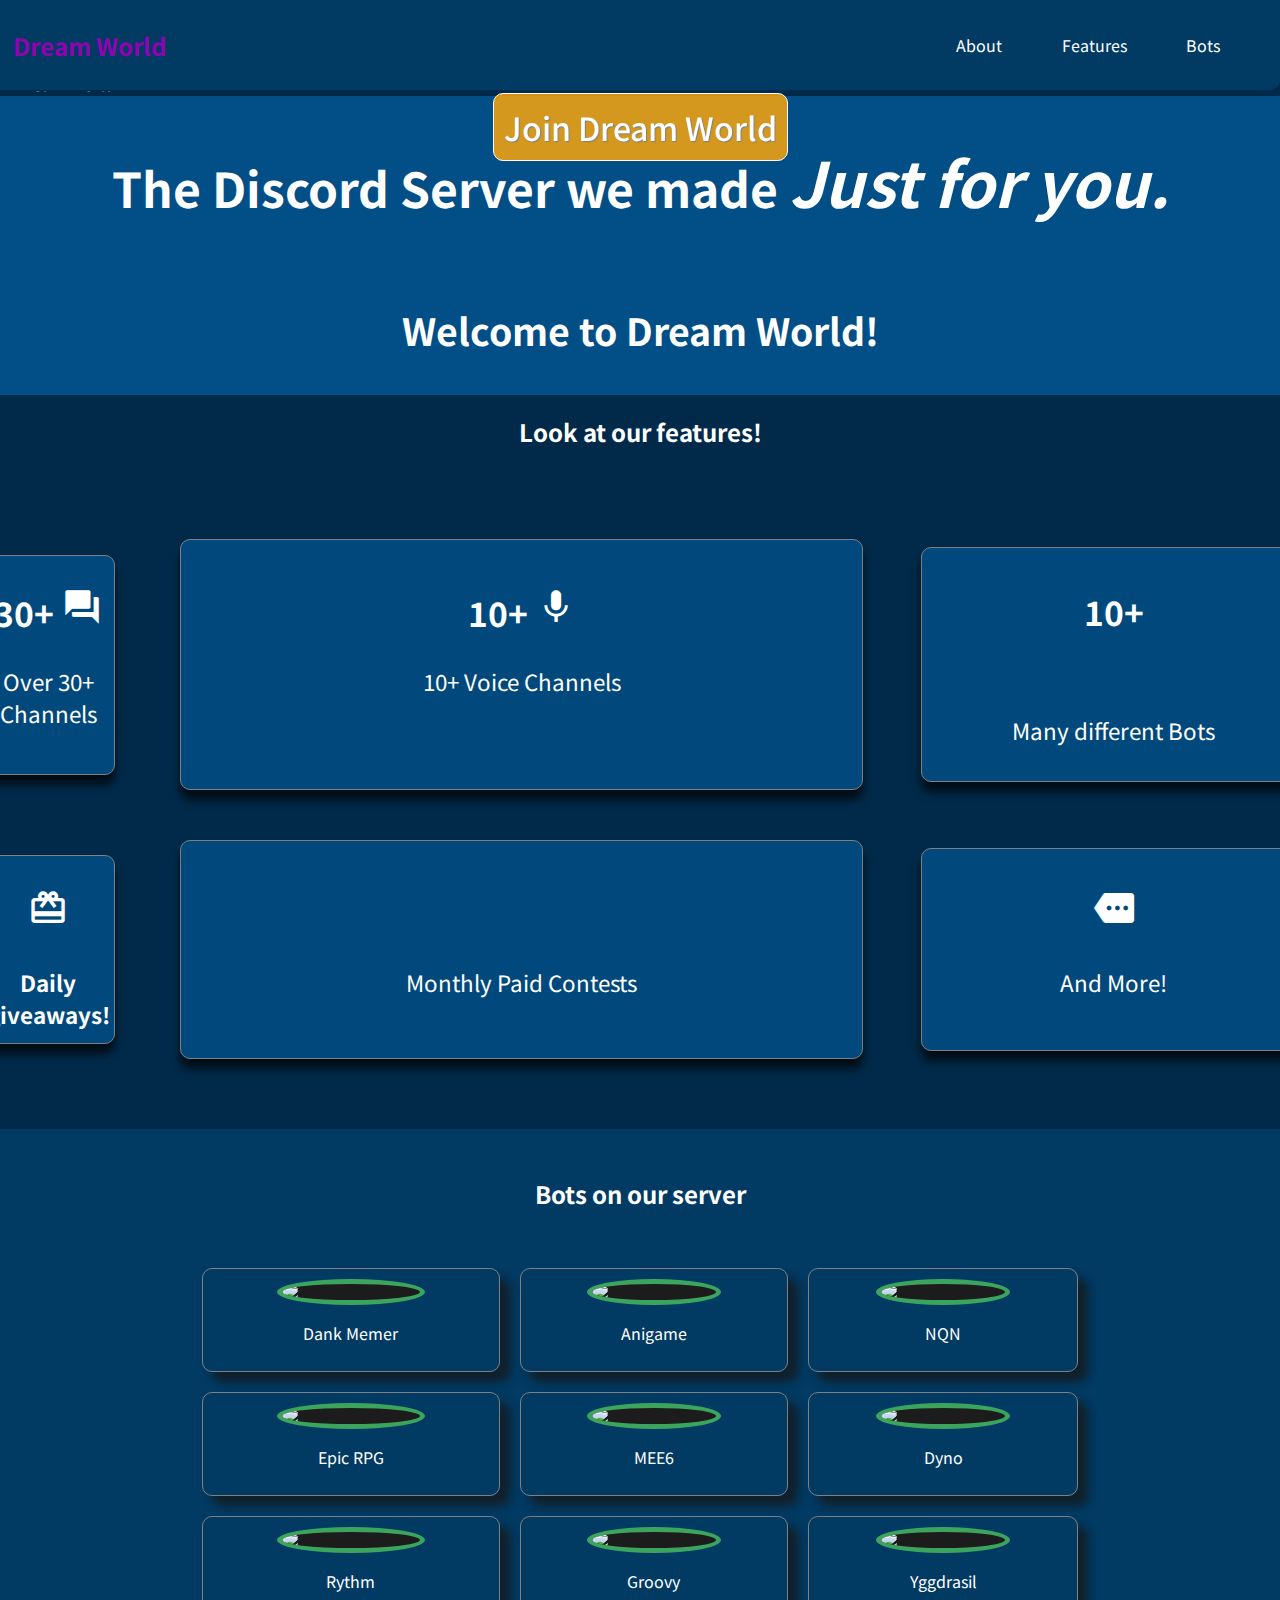
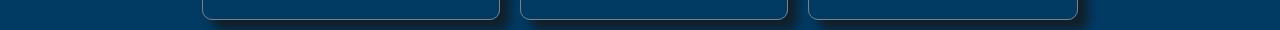
==== index.html @ b7514ff2 "some stuff colors and stuff" ====
<!DOCTYPE html>
<html lang="en">
  <head>
    <meta charset="UTF-8" />
    <meta http-equiv="X-UA-Compatible" content="IE=edge" />
    <meta name="viewport" content="width=device-width, initial-scale=1.0" />
    <title>Welcome to Dream World!</title>
    <link href="https://vjs.zencdn.net/7.11.4/video-js.css" rel="stylesheet" />
    <link
      rel="shortcut icon"
      href="https://cdn.discordapp.com/icons/794868856028004383/a_892c7868596b5e6d7010c5783b9e6e53.gif?size=128"
      type="image/x-icon"
    />
    <link
      href="https://fonts.googleapis.com/icon?family=Material+Icons"
      rel="stylesheet"
    />
    <script src="https://vjs.zencdn.net/7.11.4/video.min.js" defer></script>
    <script src="assets/script.js" defer></script>
    <link rel="stylesheet" href="assets/style.css" />
  </head>
  <body>
    <header>
      <nav class="navbar">
        <div class="logo"> <a href="#"><img src="https://cdn.discordapp.com/icons/794868856028004383/a_892c7868596b5e6d7010c5783b9e6e53.gif?size=128" alt="" srcset=""></a>  <h2 style="padding: 0 1vw;">Dream World</h2> </div>
        <div class="links">
          <a href="#about">About</a>
          <a href="#features">Features</a>
          <a href="#bots">Bots</a>
        </div>
      </nav>
    </header>
    <main>
      <div class="banner">
        <img src="assets/dremwrld.gif" alt="Dream World" />
       
        <a href="https://discord.gg/JbKvSUfdYV" target="_blank"
          >Join Dream World</a
        >
      </div>
      <div class="s2" id="about">
        <h2>The Discord Server we made <em>Just for you.</em></h2>
        <h3>Welcome to Dream World!</h3>
      </div>
      <div class="s3" id="features">
        <h2>Look at our features!</h2>
        <article>
          <div class="card">
            <h2><span>30+ </span><span class="material-icons">
              question_answer
              </span></h2>
            Over 30+ Channels
          </div>
          <div class="card"><h2><span>10+ </span><span class="material-icons">&#xe029</span></h2>10+ Voice Channels</div>
          <div class="card"><h2><span>10+ </span><span class="material-icons">
            smart_toy
            </span></h2>
            Many different Bots
            <!-- <ul>
              <div>Like Dank Memer</div>
              <div>Anigame</div>
              <div>NQN</div>
              <div>Server stats</div>
              <div>MEE6</div>
              <div>Dyno</div>
              <div>Rythm</div>
              <div>Groovy</div>
              <div>Counting</div>
              And more...
            </ul> -->
          </div>
          <div class="card"><h2><span class="material-icons">
            card_giftcard
            </span></h2><strong>Daily giveaways!</strong></div>
            <div class="card"><h2><span class="material-icons">
              catching_pokemon
              </span></h2>Monthly Paid Contests</div>
              <div class="card"><h2><span class="material-icons">
                more
                </span></h2>
              And More!</div>
          </article>
      </div>
      <div class="s4" id="bots">
        <h2><span class="material-icons">
          smart_toy
          </span> Bots on our server <span class="material-icons">
            smart_toy
            </span></h2>
        <div class="card-holder">
          <div class="bCard"><img src="https://cdn.discordapp.com/avatars/270904126974590976/d60c6bd5971f06776ba96497117f7f58.png?size=1024" alt=" "><p>Dank Memer</p></div>
          <div class="bCard"><img src="https://cdn.discordapp.com/avatars/571027211407196161/59282b2c9a9a22c184ee38e944010e62.png?size=1024" alt=" "><p>Anigame</p></div>
          <div class="bCard"><img src="https://cdn.discordapp.com/avatars/559426966151757824/c7c54eb85e591ced4c2f0864b7ea4e3e.png?size=1024" alt=" "><p>NQN</p></div>
          <div class="bCard"><img src="https://cdn.discordapp.com/avatars/555955826880413696/aca9824ea3aaac3f2d9e318394c67b39.png?size=1024" alt=" "><p>Epic RPG</p></div>
          <div class="bCard"><img src="https://cdn.discordapp.com/avatars/159985870458322944/b50adff099924dd5e6b72d13f77eb9d7.png?size=1024" alt=" "><p>MEE6</p></div>
          <div class="bCard"><img src="https://cdn.discordapp.com/avatars/155149108183695360/19a5ee4114b47195fcecc6646f2380b1.png?size=1024" alt=" "><p>Dyno</p></div>
          <div class="bCard"><img src="https://cdn.discordapp.com/avatars/235088799074484224/9b29bfc497a70b6cc85bb2087936f8fd.png?size=1024" alt=" "><p>Rythm</p></div>
          <div class="bCard"><img src="https://cdn.discordapp.com/avatars/234395307759108106/0e7adc5d634d957b7725021c067bfd87.png?size=1024" alt=" "><p>Groovy</p></div>
          <div class="bCard"><img src="https://cdn.discordapp.com/avatars/247283454440374274/0914a86c18b8087f8d77862a9afae25f.png?size=1024" alt=" "><p>Yggdrasil</p></div>
        </div>
      </div>
    </main>
    <footer></footer>
  </body>
</html>
---- assets/style.css ----
@import url("https://fonts.googleapis.com/css2?family=Noto+Sans+JP:wght@400;700&display=swap");
body {
  margin: 0;
  padding: 0;
  font-family: "Noto Sans JP", sans-serif;
  background-color: #012a4a;
  color: white;
}
header {
  position: fixed;
  width: 100%;
  z-index: 99999;
  border-bottom: 1px solid #012a4a;
}
.banner a {
  position: absolute;
  top: 87%;
  color: White;
  text-decoration: none; /* no underline */
  /* transform: translateY(-120%); */
  border: 1px solid white;
  padding: 10px;
  font-size: 2em;
  border-radius: 10px;
  font-weight: 500;
  background-color: rgba(255, 168, 7, 0.829);
  transition: background-color 1s, box-shadow 1s, transform 0.7s;
  /* width: 90%; */
  text-align: center;
  text-shadow: 1px 1px 1px grey;
}
.banner a:hover {
  background-color: rgba(255, 133, 34, 0.788);
  box-shadow: 0px 10px 10px black;
  transform: scale(110%);
}
.navbar {
  height: 10vh;
  display: flex;
  align-items: center;
  justify-content: space-between;
  background-color: #013a63;
  color: white;
  border-bottom-right-radius: 10px;
}
main {
  transform: translateY(8vh);
  /* display: flex;
  flex-direction: column;
  align-items: center;
  justify-items: center; */
}
.s2 h2 em {
  font-size: 1.3em;
}
.banner {
  display: flex;
  flex-direction: column;
  align-items: center;
  /* height: 75vh; */
  width: 100%;
  background-size: contain;
  background-repeat: no-repeat;
  filter: blur(0px);
}
.banner img {
  height: 100%;
  width: 100%;
}
.logo {
  height: 100%;
  padding: 0;
  margin: 0;
  display: flex;
  justify-items: center;
  align-items: center;
  /* padding: 0 2vw; */
}
.logo img {
  border-top-right-radius: 10px;
  border-bottom-right-radius: 100px;
  transition: 1s;
}
.logo img:hover {
  border-radius: 10px;
}
.links {
  display: flex;
  justify-content: space-evenly;
  width: 30%;
}
.links a {
  color: white;
  text-decoration: none;
}
.links a:hover {
  color: grey;
}
.s3 {
  display: flex;
  flex-direction: column;
  align-items: center;
  justify-items: center;
  margin: 0 auto;
  padding: 0 10%;
}

.s2 {
  display: flex;
  flex-direction: column;
  align-items: center;
  justify-items: center;
  font-size: 2em;
  background-color: #014f86;
}
.s3 article {
  display: grid;
  padding: 10vh 0;
  grid-template-columns: auto auto auto;
  flex-wrap: wrap;
  align-items: center;
  align-content: center;
  justify-items: center;
  grid-gap: 10vmin;
  /* text-align: center; */
}
.card {
  display: flex;
  font-size: 1.4em;
  flex-direction: column;
  border: 0.5px solid grey;
  box-shadow: 0 10px 10px rgb(0, 0, 0, 0.7);
  border-radius: 10px;
  padding: 3%;
  height: 100%;
  width: 100%;
  text-align: center;
  background-color: #01497c;
}
.card h2 .material-icons {
  font-size: 1.2em;
}
.s4 {
  background-color: #013a63;
  width: 100%;
  text-align: center;
  display: flex;
  flex-direction: column;
  justify-items: center;
  justify-content: center;
  align-items: center;
}
.s4 h2 {
  display: flex;
  padding: 3vh 0;
  align-items: center;
  justify-items: center;
  justify-content: center;
}
.s4 h2 span {
  font-size: 1.4em;
  padding: 0 3px;
}
.card-holder {
  /* padding: 10vh; */
  display: grid;
  grid-template-columns: auto auto auto;
  padding: auto;
  width: 70%;
  align-items: center;
}
.bCard {
  padding: 10px;
  margin: 10px;
  border: 0.5px solid grey;
  box-shadow: 10px 10px 10px rgb(16, 32, 43);
  display: flex;
  flex-direction: column;
  align-items: center;
  justify-items: center;
  border-radius: 10px;
}
.bCard img {
  width: 50%;
  border-radius: 50%;
  border: 5px solid hsl(139, calc(1 * 47.3%), 43.9%);
  background-color: rgb(28, 28, 28);
  transition: 0.07s;
}
.bCard img:hover {
  border: 5px solid hsl(139, calc(5 * 47.3%), 43.9%);
}
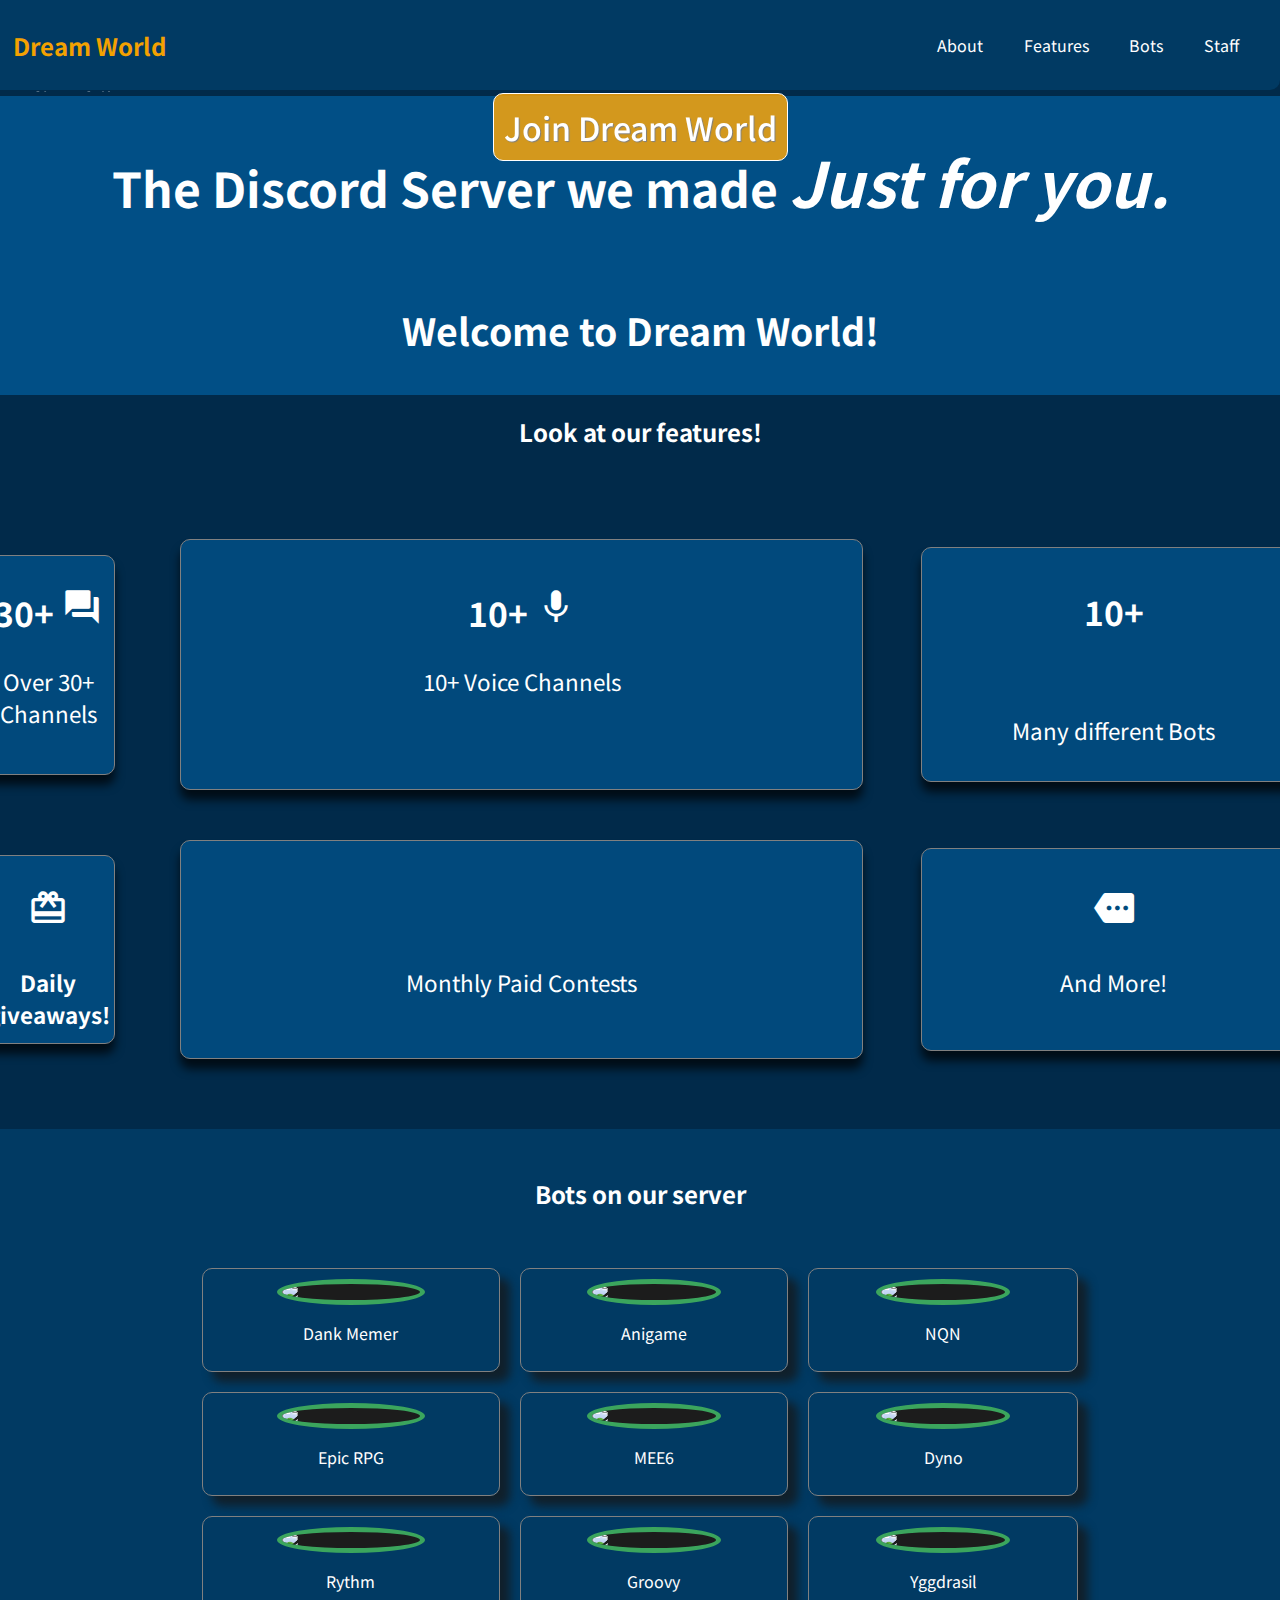
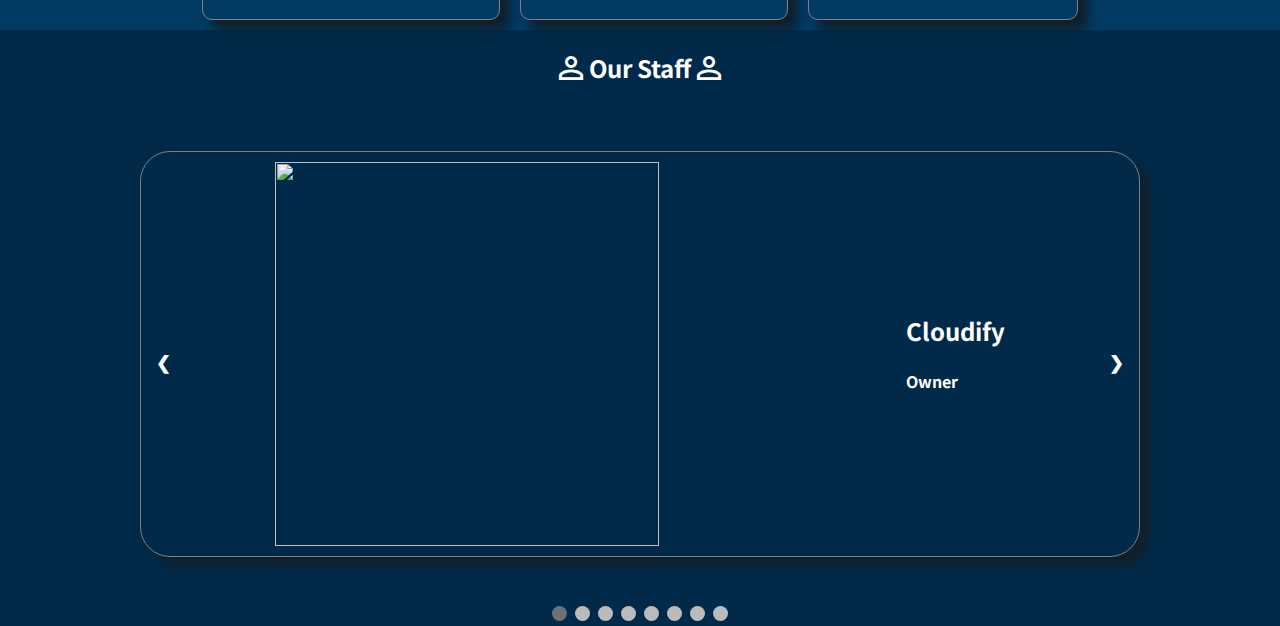
==== commit 6a32a74e: "Added staffs section" ====
--- a/index.html
+++ b/index.html
@@ -27,6 +27,7 @@
           <a href="#about">About</a>
           <a href="#features">Features</a>
           <a href="#bots">Bots</a>
+          <a href="#mods">Staff</a>
         </div>
       </nav>
     </header>
@@ -99,6 +100,51 @@
           <div class="bCard"><img src="https://cdn.discordapp.com/avatars/247283454440374274/0914a86c18b8087f8d77862a9afae25f.png?size=1024" alt=" "><p>Yggdrasil</p></div>
         </div>
       </div>
+      <div class="s5" id="mods">
+        <h2><span class="material-icons">
+          perm_identity
+          </span>Our Staff<span class="material-icons">
+            perm_identity
+            </span></h2>
+        <div class="slide-h">
+          <div class="sdiv">
+            <img src="https://cdn.discordapp.com/avatars/794867908404314132/38df6c921f0689905eea6f0e3eb8073b.png?size=1024" alt="" srcset=""> <div class="txc"> <h2>Cloudify</h2> <h4>Owner</h4></div>
+          </div>
+          <div class="sdiv">
+            <img src="https://cdn.discordapp.com/avatars/823146261128675338/cf40b0d2162b1e805d60ebf620688006.png?size=1024 " alt="" srcset=""><div class="txc"> <h2>Aksomething </h2> <h4>Co-owner </h4></div>
+          </div>
+          <div class="sdiv">
+            <img src="https://cdn.discordapp.com/avatars/378519609050923009/9eb304acd58f0e23942d99d682fb68d1.png?size=1024" alt="" srcset=""> <div class="txc"><h2>R63</h2> <h4>Co-owner</h4></div>
+          </div>
+          <div class="sdiv">
+            <img src="https://cdn.discordapp.com/avatars/803606657413546045/64705292fb4ac1eb0b72e32a3e445cac.png?size=1024" alt="" srcset=""> <div class="txc"><h2>Red~sama</h2> <h4>Head Moderator</h4></div>
+          </div>
+          <div class="sdiv">
+            <img src="https://cdn.discordapp.com/avatars/713400386979102822/a_e7d08cbb08d7350348b6e9728489f994.gif?size=1024" alt="" srcset=""> <div class="txc"><h2>Shawn </h2> <h4>Senior Moderator</h4></div>
+          </div>
+          <div class="sdiv">
+            <img src="https://cdn.discordapp.com/avatars/798863253753167902/a_59c714ce27f6c4be2a3f24e8a2538c67.gif?size=1024" alt="" srcset=""> <div class="txc"><h2>Synex </h2> <h4>Moderator</h4></div>
+          </div>
+          <div class="sdiv">
+            <img src="https://cdn.discordapp.com/avatars/547786055894433792/f8e15ca46eed360f670b64968540361b.png?size=1024" alt="" srcset=""> <div class="txc"><h2>Daantje</h2> <h4>Trainee</h4></div>
+          </div>
+          <div class="sdiv">
+            <img src="https://cdn.discordapp.com/avatars/755425162945626142/e17c4dc2ff9749b6e52bf73c86a3c60e.png?size=1024" alt="" srcset=""><div class="txc"> <h2>Yellow Cloud</h2> <h4>Trainee</h4></div>
+          </div>
+          <a class="prev" onclick="plusSlides(-1)">&#10094;</a>
+          <a class="next" onclick="plusSlides(1)">&#10095;</a>
+        </div>
+        <div style="text-align:center">
+          <span class="dot" onclick="currentSlide(1)"></span>
+          <span class="dot" onclick="currentSlide(2)"></span>
+          <span class="dot" onclick="currentSlide(3)"></span>
+          <span class="dot" onclick="currentSlide(4)"></span>
+          <span class="dot" onclick="currentSlide(5)"></span>
+          <span class="dot" onclick="currentSlide(6)"></span>
+          <span class="dot" onclick="currentSlide(7)"></span>
+          <span class="dot" onclick="currentSlide(8)"></span>
+        </div>
+      </div>
     </main>
     <footer></footer>
   </body>
--- a/assets/style.css
+++ b/assets/style.css
@@ -190,3 +190,97 @@
 .bCard img:hover {
   border: 5px solid hsl(139, calc(5 * 47.3%), 43.9%);
 }
+.s5 h2 {
+  text-align: center;
+  display: flex;
+  justify-items: center;
+  justify-content: center;
+}
+.s5 h2 span {
+  font-size: 1.5em;
+}
+.slide-h {
+  /* display: flex; */
+  max-width: 1000px;
+  position: relative;
+  margin: auto;
+  padding: 5vh 0;
+}
+.sdiv {
+  display: none;
+  -webkit-animation-name: fade;
+  -webkit-animation-duration: 1.5s;
+  animation-name: fade;
+  animation-duration: 1.5s;
+  justify-content: space-around;
+  align-items: center;
+  border: 0.5px solid grey;
+  padding: 10px;
+  border-radius: 30px;
+  box-shadow: 10px 10px 10px rgb(16, 32, 43);
+}
+.sdiv img {
+  width: 30vw;
+  height: 30vw;
+}
+/* Next & previous buttons */
+.prev,
+.next {
+  cursor: pointer;
+  position: absolute;
+  top: 50%;
+  width: auto;
+  margin-top: -22px;
+  padding: 16px;
+  color: white;
+  font-weight: bold;
+  font-size: 18px;
+  transition: 0.6s ease;
+  border-radius: 0 3px 3px 0;
+  user-select: none;
+}
+/* Position the "next button" to the right */
+.next {
+  right: 0;
+  border-radius: 3px 0 0 3px;
+}
+
+/* On hover, add a black background color with a little bit see-through */
+.prev:hover,
+.next:hover {
+  background-color: rgba(0, 0, 0, 0.8);
+}
+/* The dots/bullets/indicators */
+.dot {
+  cursor: pointer;
+  height: 15px;
+  width: 15px;
+  margin: 0 2px;
+  background-color: #bbb;
+  border-radius: 50%;
+  display: inline-block;
+  transition: background-color 0.6s ease;
+}
+
+.active,
+.dot:hover {
+  background-color: #717171;
+}
+
+@-webkit-keyframes fade {
+  from {
+    opacity: 0.4;
+  }
+  to {
+    opacity: 1;
+  }
+}
+
+@keyframes fade {
+  from {
+    opacity: 0.4;
+  }
+  to {
+    opacity: 1;
+  }
+}
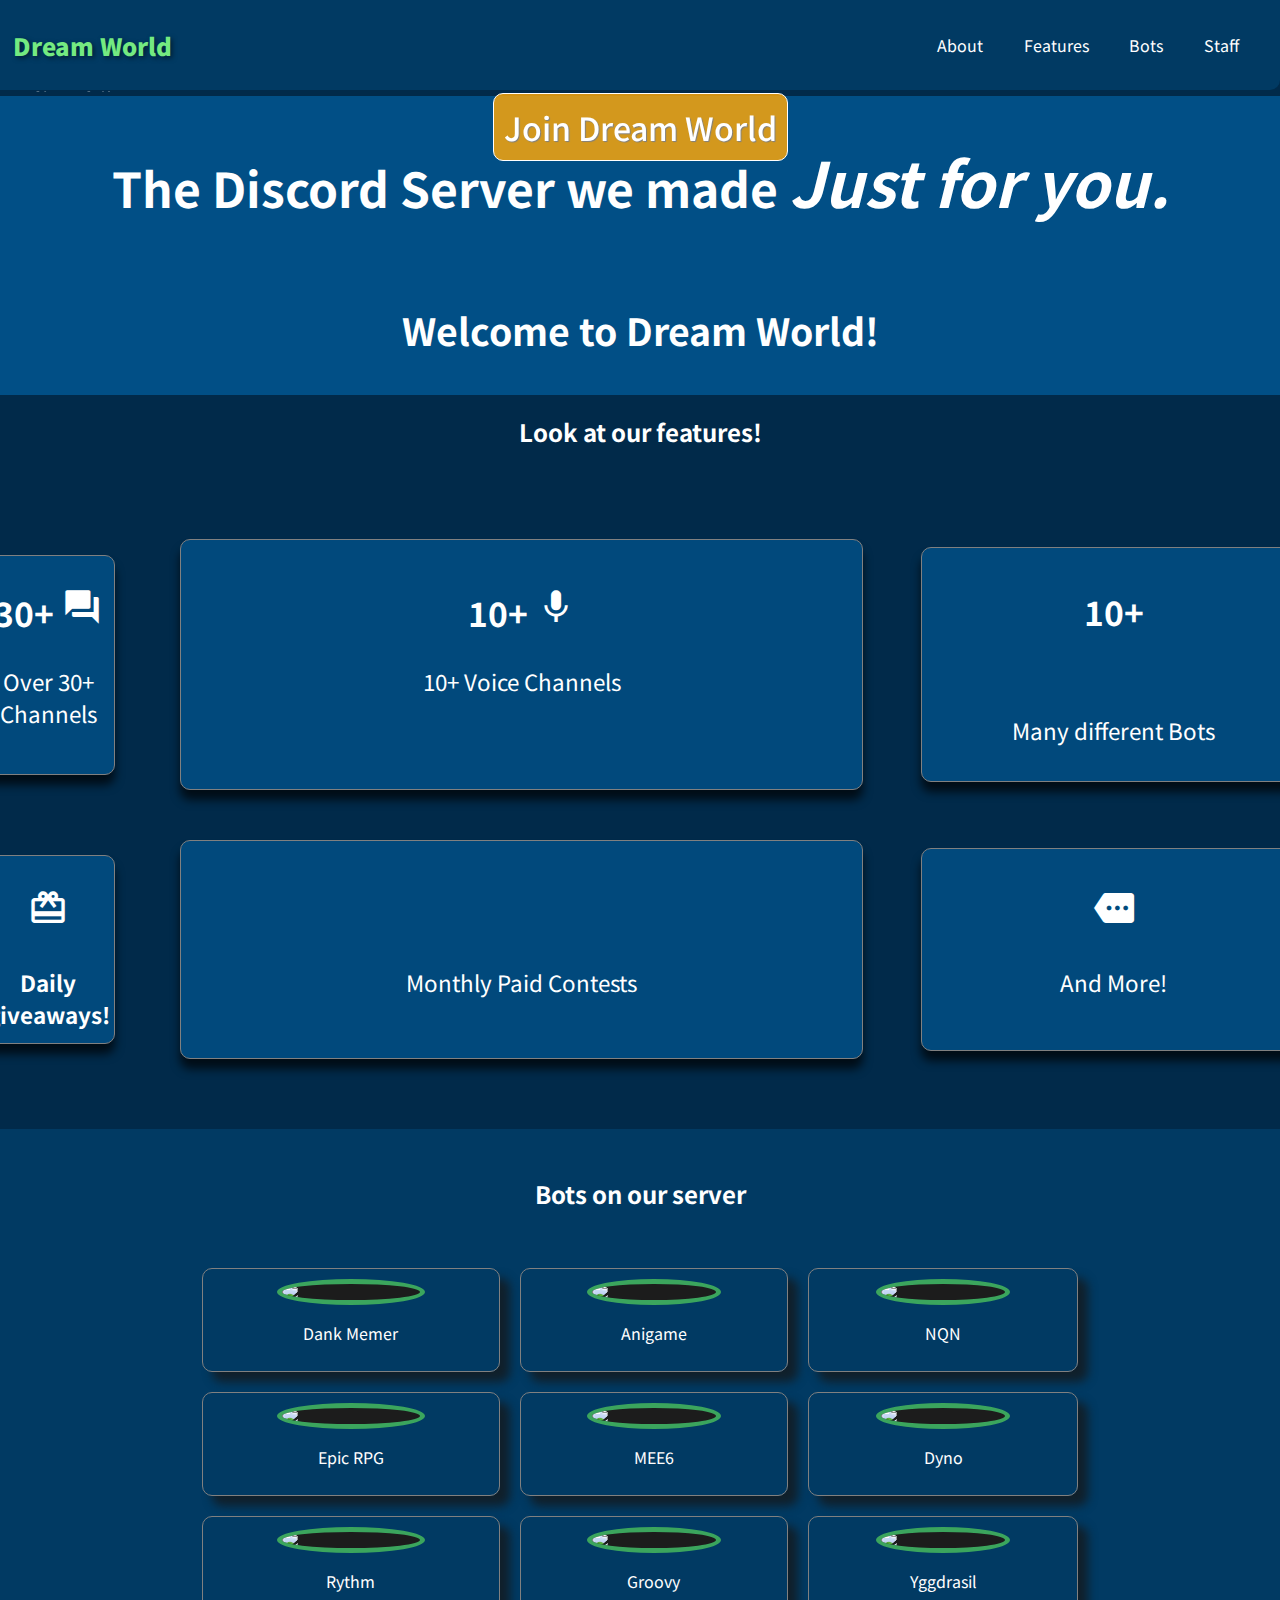
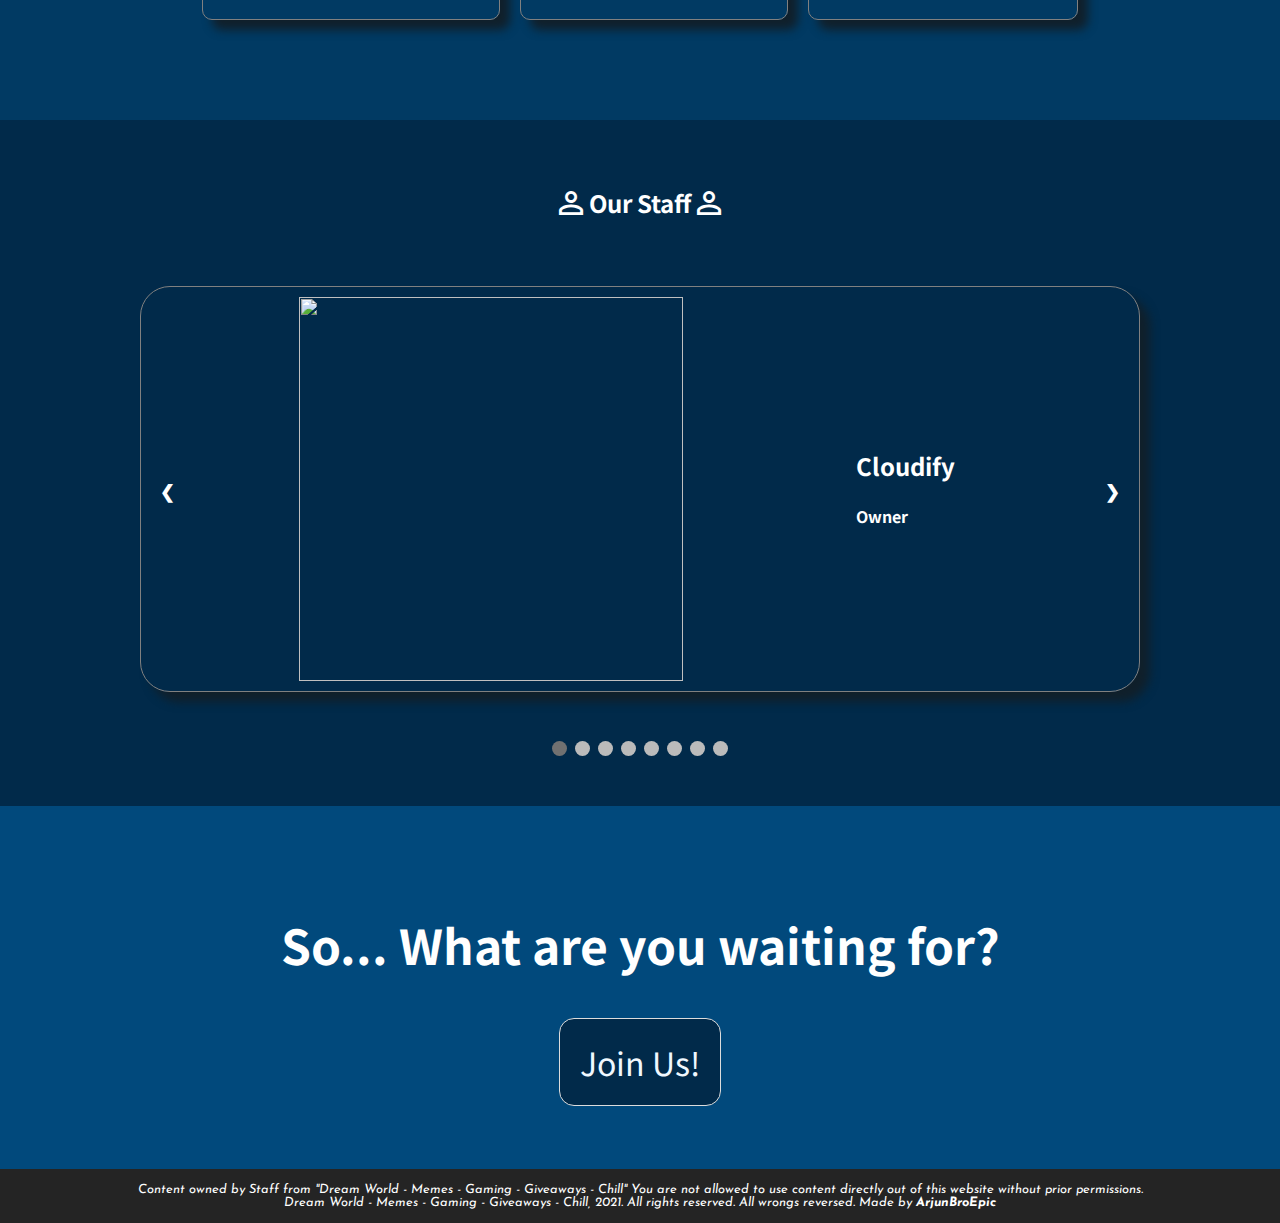
==== commit 269aa327: "Added final section" ====
--- a/index.html
+++ b/index.html
@@ -24,6 +24,12 @@
       <nav class="navbar">
         <div class="logo"> <a href="#"><img src="https://cdn.discordapp.com/icons/794868856028004383/a_892c7868596b5e6d7010c5783b9e6e53.gif?size=128" alt="" srcset=""></a>  <h2 style="padding: 0 1vw;">Dream World</h2> </div>
         <div class="links">
+          <a href="#about">About</a>
+          <a href="#features">Features</a>
+          <a href="#bots">Bots</a>
+          <a href="#mods">Staff</a>
+        </div>
+        <div class="links-2">
           <a href="#about">About</a>
           <a href="#features">Features</a>
           <a href="#bots">Bots</a>
@@ -145,7 +151,16 @@
           <span class="dot" onclick="currentSlide(8)"></span>
         </div>
       </div>
+      <div class="s6">
+        <h2>So... What are you waiting for?</h2>
+        <a href="https://discord.gg/JbKvSUfdYV">Join Us!</a>
+      </div>
     </main>
-    <footer></footer>
+    <footer>
+      <p> Content owned by Staff from "Dream World - Memes - Gaming -  Giveaways - Chill" You are not allowed to use content directly out of this website without prior permissions. <br>
+        <em>Dream World - Memes - Gaming -  Giveaways - Chill</em>, 2021. All rights reserved. All wrongs reversed.
+        Made by <b>ArjunBroEpic </b>
+      </p>
+    </footer>
   </body>
 </html>
--- a/assets/style.css
+++ b/assets/style.css
@@ -1,4 +1,6 @@
 @import url("https://fonts.googleapis.com/css2?family=Noto+Sans+JP:wght@400;700&display=swap");
+@import url("https://fonts.googleapis.com/css2?family=Josefin+Sans:wght@300&display=swap");
+@import url("https://fonts.googleapis.com/css2?family=Noto+Sans+JP:wght@900&display=swap");
 body {
   margin: 0;
   padding: 0;
@@ -50,6 +52,23 @@
   align-items: center;
   justify-items: center; */
 }
+footer {
+  font-family: "Josefin Sans", sans-serif;
+  transform: translateY(8vh);
+  padding: 1px 20px;
+  font-size: 0.8em;
+  background-color: rgb(36, 36, 36);
+  font-stretch: expanded;
+  font-style: italic;
+  text-align: center;
+}
+.logo h2 {
+  font-weight: 900;
+  text-shadow: 2px 2px 5px rgba(0, 0, 0, 0.5);
+}
+.s2 h2 {
+  text-align: justify;
+}
 .s2 h2 em {
   font-size: 1.3em;
 }
@@ -64,7 +83,7 @@
   filter: blur(0px);
 }
 .banner img {
-  height: 100%;
+  /* height: 100%; */
   width: 100%;
 }
 .logo {
@@ -94,6 +113,19 @@
   text-decoration: none;
 }
 .links a:hover {
+  color: grey;
+}
+.links-2 {
+  display: flex;
+  justify-content: space-evenly;
+  width: 30%;
+  display: none;
+}
+.links-2 a {
+  color: white;
+  text-decoration: none;
+}
+.links-2 a:hover {
   color: grey;
 }
 .s3 {
@@ -137,6 +169,11 @@
   text-align: center;
   background-color: #01497c;
 }
+.card:hover,
+.bCard:hover {
+  transition: 0.1s;
+  transform: scale(105%);
+}
 .card h2 .material-icons {
   font-size: 1.2em;
 }
@@ -149,6 +186,7 @@
   justify-items: center;
   justify-content: center;
   align-items: center;
+  padding-bottom: 10vh;
 }
 .s4 h2 {
   display: flex;
@@ -187,7 +225,7 @@
   background-color: rgb(28, 28, 28);
   transition: 0.07s;
 }
-.bCard img:hover {
+.bCard:hover img {
   border: 5px solid hsl(139, calc(5 * 47.3%), 43.9%);
 }
 .s5 h2 {
@@ -198,6 +236,9 @@
 }
 .s5 h2 span {
   font-size: 1.5em;
+}
+.s5 {
+  padding: 5vh 0;
 }
 .slide-h {
   /* display: flex; */
@@ -212,12 +253,15 @@
   -webkit-animation-duration: 1.5s;
   animation-name: fade;
   animation-duration: 1.5s;
-  justify-content: space-around;
+  justify-content: space-evenly;
   align-items: center;
   border: 0.5px solid grey;
   padding: 10px;
   border-radius: 30px;
   box-shadow: 10px 10px 10px rgb(16, 32, 43);
+}
+.sdiv .txc {
+  padding: 0 2vw;
 }
 .sdiv img {
   width: 30vw;
@@ -230,25 +274,28 @@
   position: absolute;
   top: 50%;
   width: auto;
+  /* height: auto; */
+
+  margin: 10px;
   margin-top: -22px;
-  padding: 16px;
+  padding: 10px;
   color: white;
   font-weight: bold;
   font-size: 18px;
   transition: 0.6s ease;
-  border-radius: 0 3px 3px 0;
+  border-radius: 50%;
   user-select: none;
 }
 /* Position the "next button" to the right */
 .next {
   right: 0;
-  border-radius: 3px 0 0 3px;
+  border-radius: 50%;
 }
 
 /* On hover, add a black background color with a little bit see-through */
 .prev:hover,
 .next:hover {
-  background-color: rgba(0, 0, 0, 0.8);
+  background-color: rgba(0, 0, 0, 0.6);
 }
 /* The dots/bullets/indicators */
 .dot {
@@ -284,3 +331,97 @@
     opacity: 1;
   }
 }
+
+.s6 {
+  background-color: #01497c;
+  display: flex;
+  flex-direction: column;
+  justify-content: center;
+  justify-items: center;
+  align-items: center;
+  font-size: 2em;
+  padding: 7vh 2vw;
+}
+.s6 a {
+  padding: 20px;
+  border: 1px solid gainsboro;
+  border-radius: 15px;
+  text-decoration: none;
+  color: aliceblue;
+  background-color: #012a4a;
+}
+.s6 a:hover {
+  background-color: #304657;
+}
+@media (max-width: 700px) {
+  /* * {
+    display: none !important;
+  } */
+  .navbar {
+    height: 12vh;
+  }
+  .links {
+    display: none;
+  }
+  main {
+    transform: translateY(12vh);
+  }
+  footer {
+    transform: translateY(12vh);
+  }
+  .s2 {
+    padding: 2vw;
+    text-align: center;
+    font-size: 1.2em;
+  }
+  .banner {
+    height: 100vh;
+    display: flex;
+    flex-direction: column;
+    justify-content: center;
+    /* background-color: */
+    background-image: url(dremwrld.gif);
+    background-size: 1000%;
+    overflow: hidden;
+    background-position: 10% -0%;
+  }
+
+  .banner img {
+    box-shadow: inset 0 0 15px 5px rgba(0, 0, 0, 0.8);
+    width: 130%;
+    transform: translateY(-40%);
+  }
+  .banner a {
+    position: absolute;
+    width: 92%;
+    top: 80vh;
+    transform: translateY(-100%);
+  }
+  .banner a:hover {
+    transform: translateY(-100%);
+  }
+  .s3 article {
+    display: grid;
+    padding: 10vh 0;
+    grid-template-columns: auto;
+  }
+  .card-holder {
+    /* padding: 10vh; */
+    display: grid;
+    grid-template-columns: auto;
+  }
+  .s5 {
+    padding: 5%;
+  }
+  .logo img:hover + .links-2 {
+    display: flex;
+    position: absolute;
+    flex-direction: column;
+    background-color: #2c7da0;
+    height: 100vmax;
+  }
+  .s6 {
+    font-size: 1.5em;
+    text-align: center;
+  }
+}
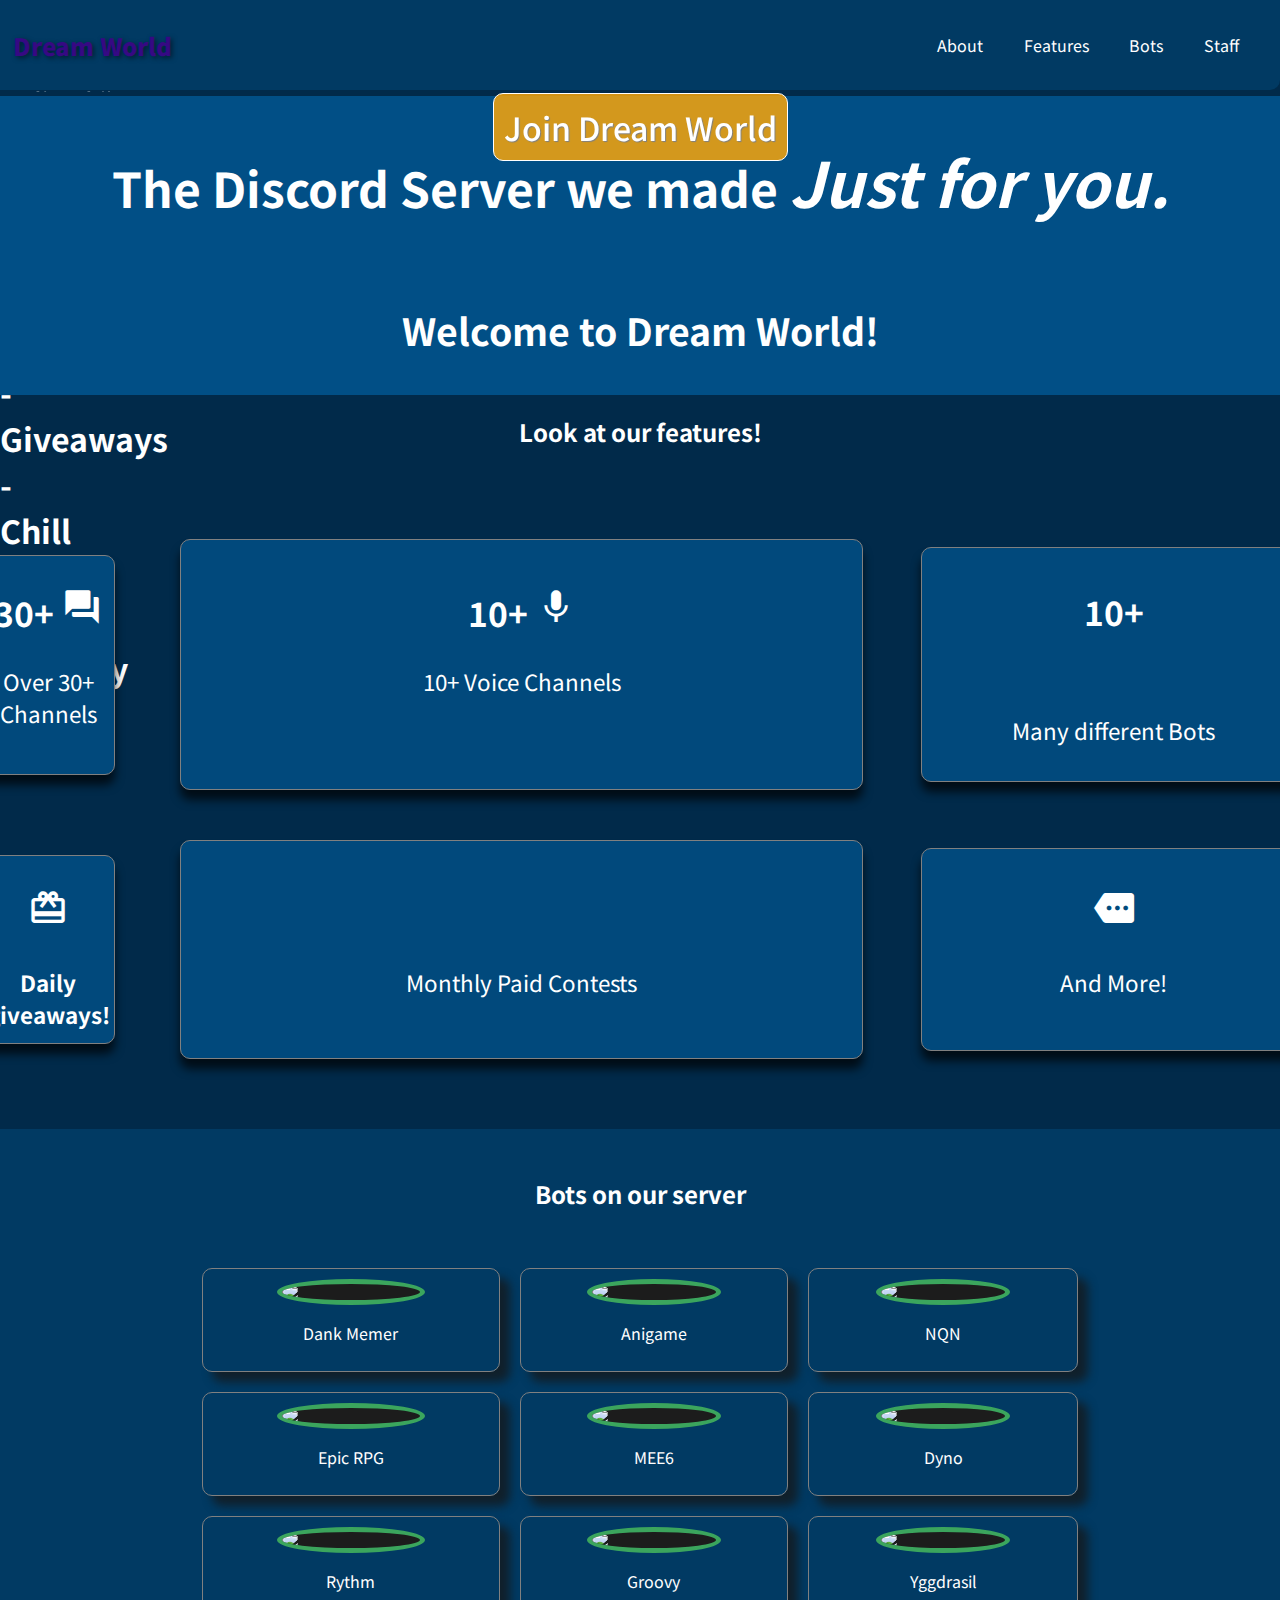
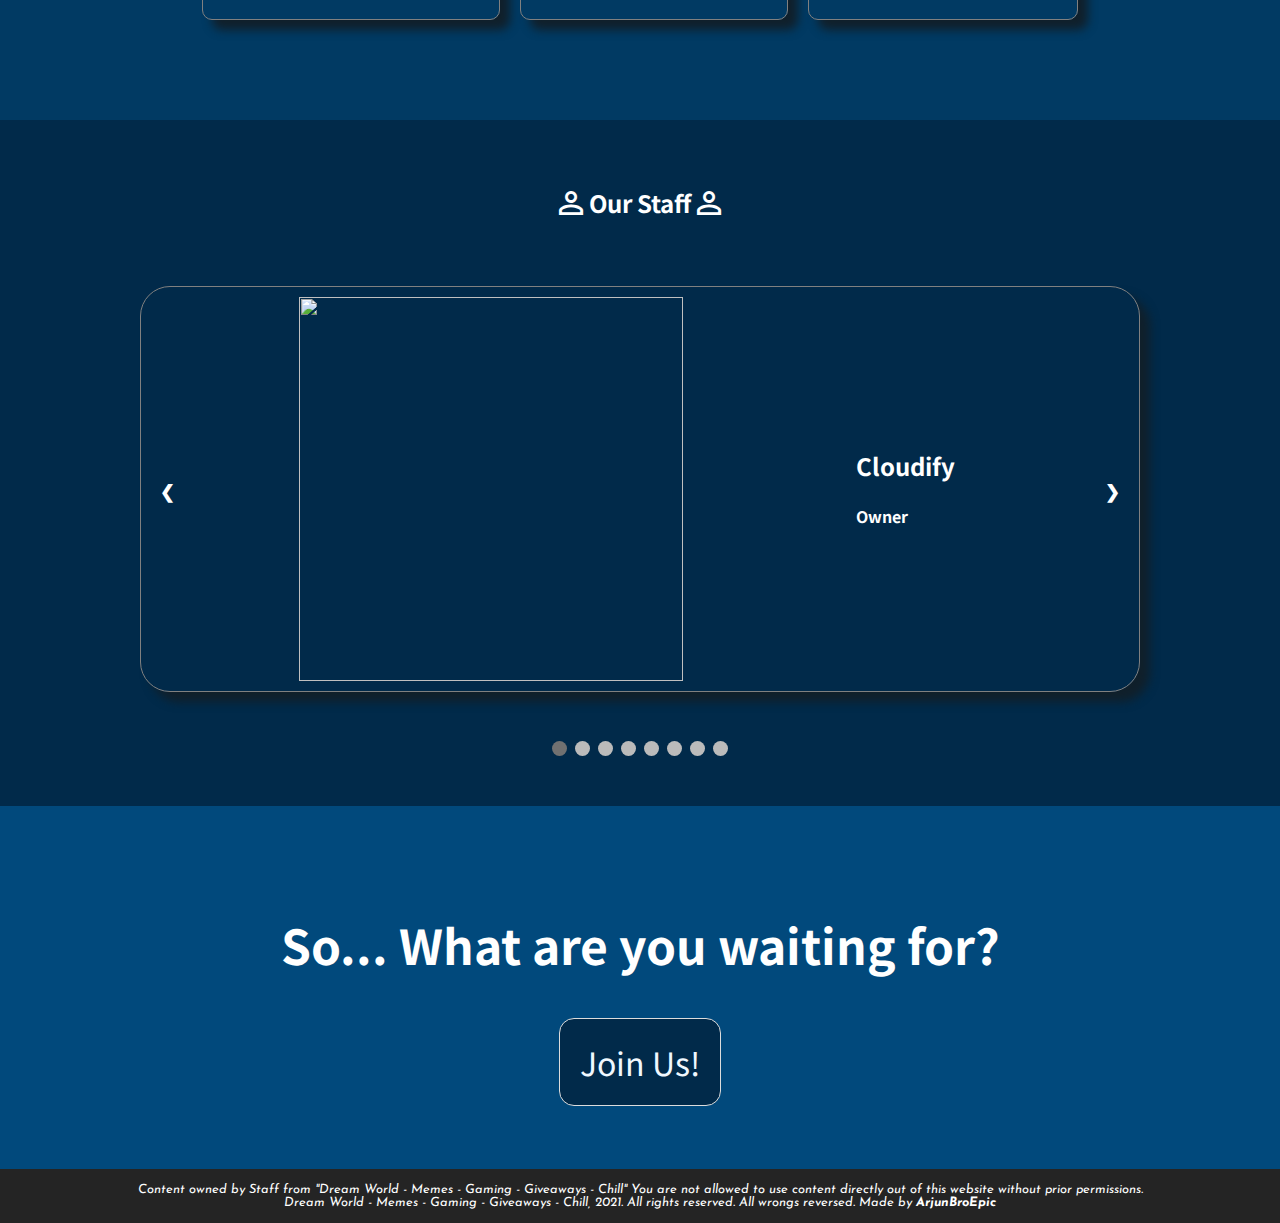
==== commit 334f67ba: "some optimization" ====
--- a/index.html
+++ b/index.html
@@ -4,7 +4,8 @@
     <meta charset="UTF-8" />
     <meta http-equiv="X-UA-Compatible" content="IE=edge" />
     <meta name="viewport" content="width=device-width, initial-scale=1.0" />
-    <title>Welcome to Dream World!</title>
+    <title>Dream World | Memes - Gaming -  Giveaways - Chill | By cloudify!</title>
+    <meta name="description" content="Welcome to Dream World! A discord server we made for you guys to enjoy! We have everything and anything you want here so you can chill with our members! So, What are you waiting for?"></head>
     <link href="https://vjs.zencdn.net/7.11.4/video-js.css" rel="stylesheet" />
     <link
       rel="shortcut icon"
@@ -38,9 +39,14 @@
       </nav>
     </header>
     <main>
+      <div class="hidden">
+        <h1>Dream World | Memes - Gaming -  Giveaways - Chill | By cloudify</h1>
+      </div>
       <div class="banner">
         <img src="assets/dremwrld.gif" alt="Dream World" />
-       
+        <!-- <video width="320" height="240" autoplay>
+         <source src="https://i.imgur.com/PNZgyQH.mp4" type="video/mp4">
+       </video> -->
         <a href="https://discord.gg/JbKvSUfdYV" target="_blank"
           >Join Dream World</a
         >
--- a/assets/style.css
+++ b/assets/style.css
@@ -52,6 +52,12 @@
   align-items: center;
   justify-items: center; */
 }
+.hidden {
+  height: 0.1px;
+  width: 0.1px;
+  position: absolute;
+  z-index: -99999;
+}
 footer {
   font-family: "Josefin Sans", sans-serif;
   transform: translateY(8vh);
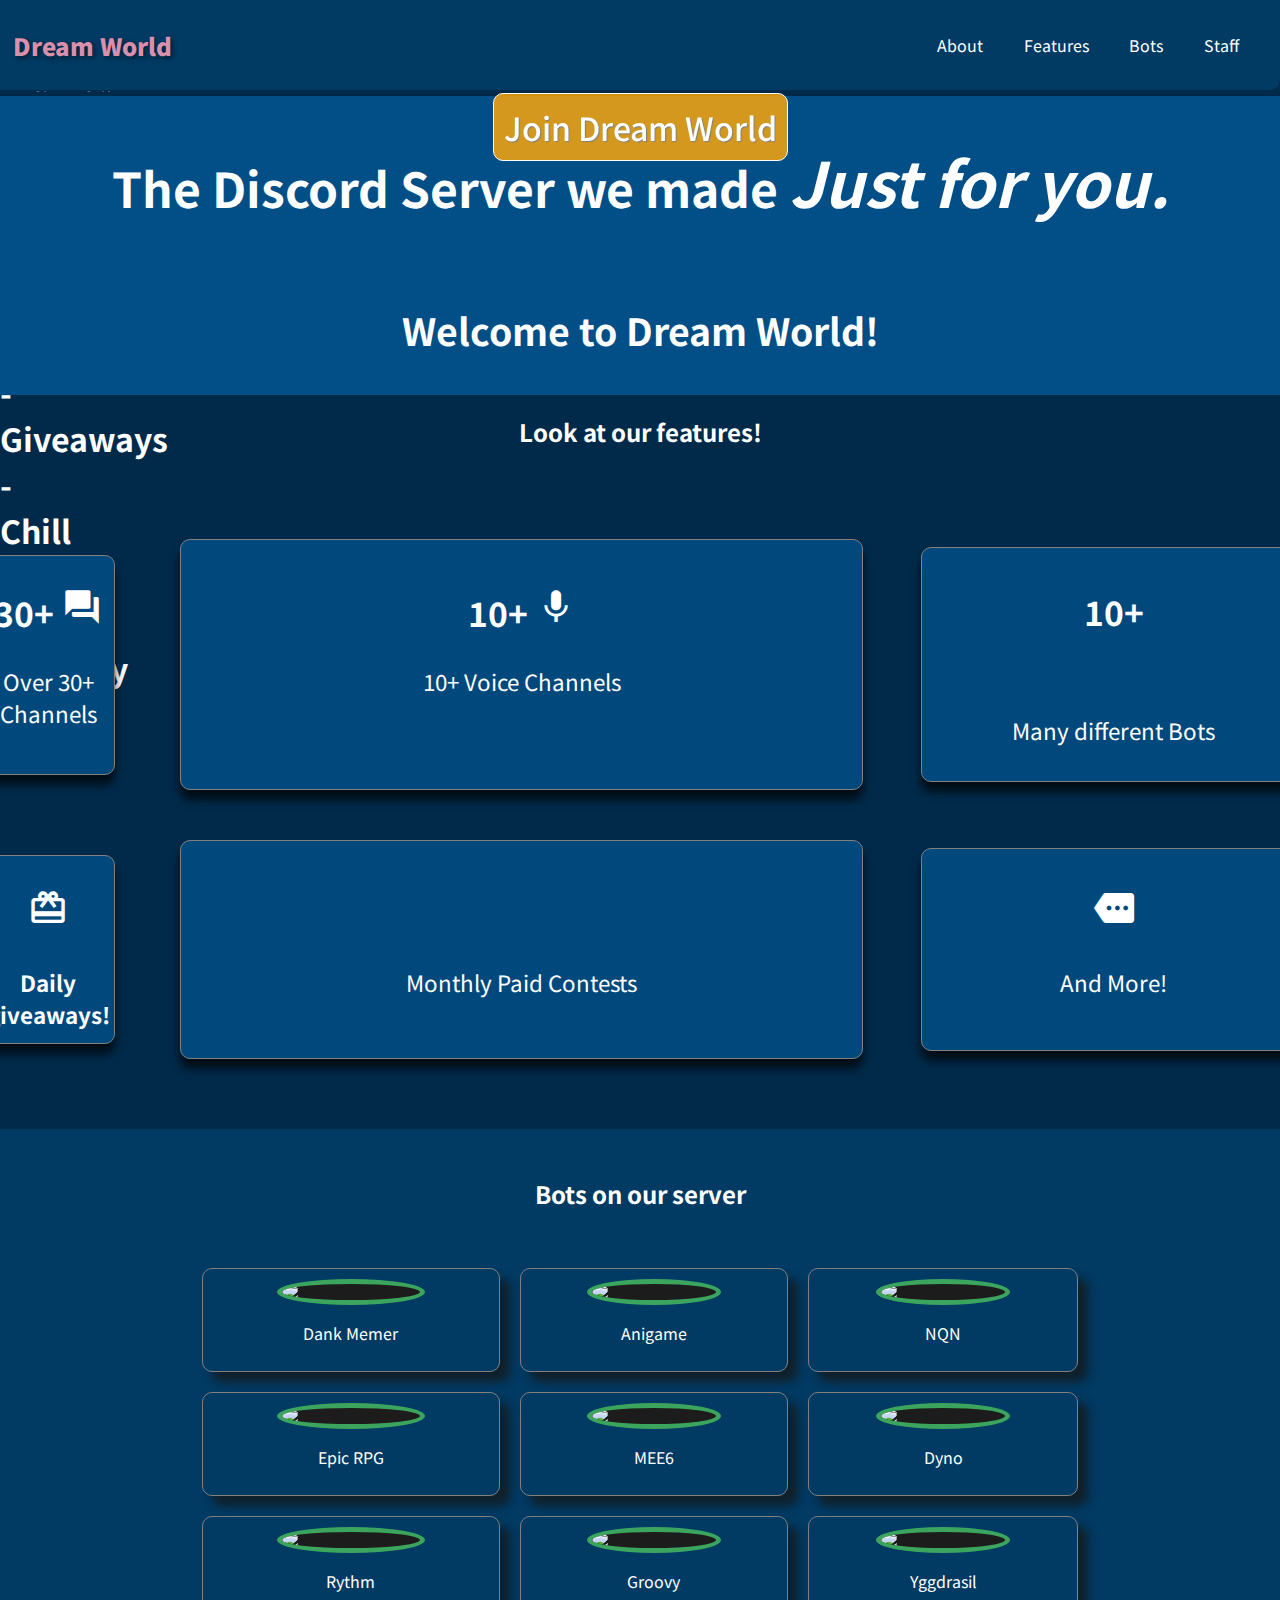
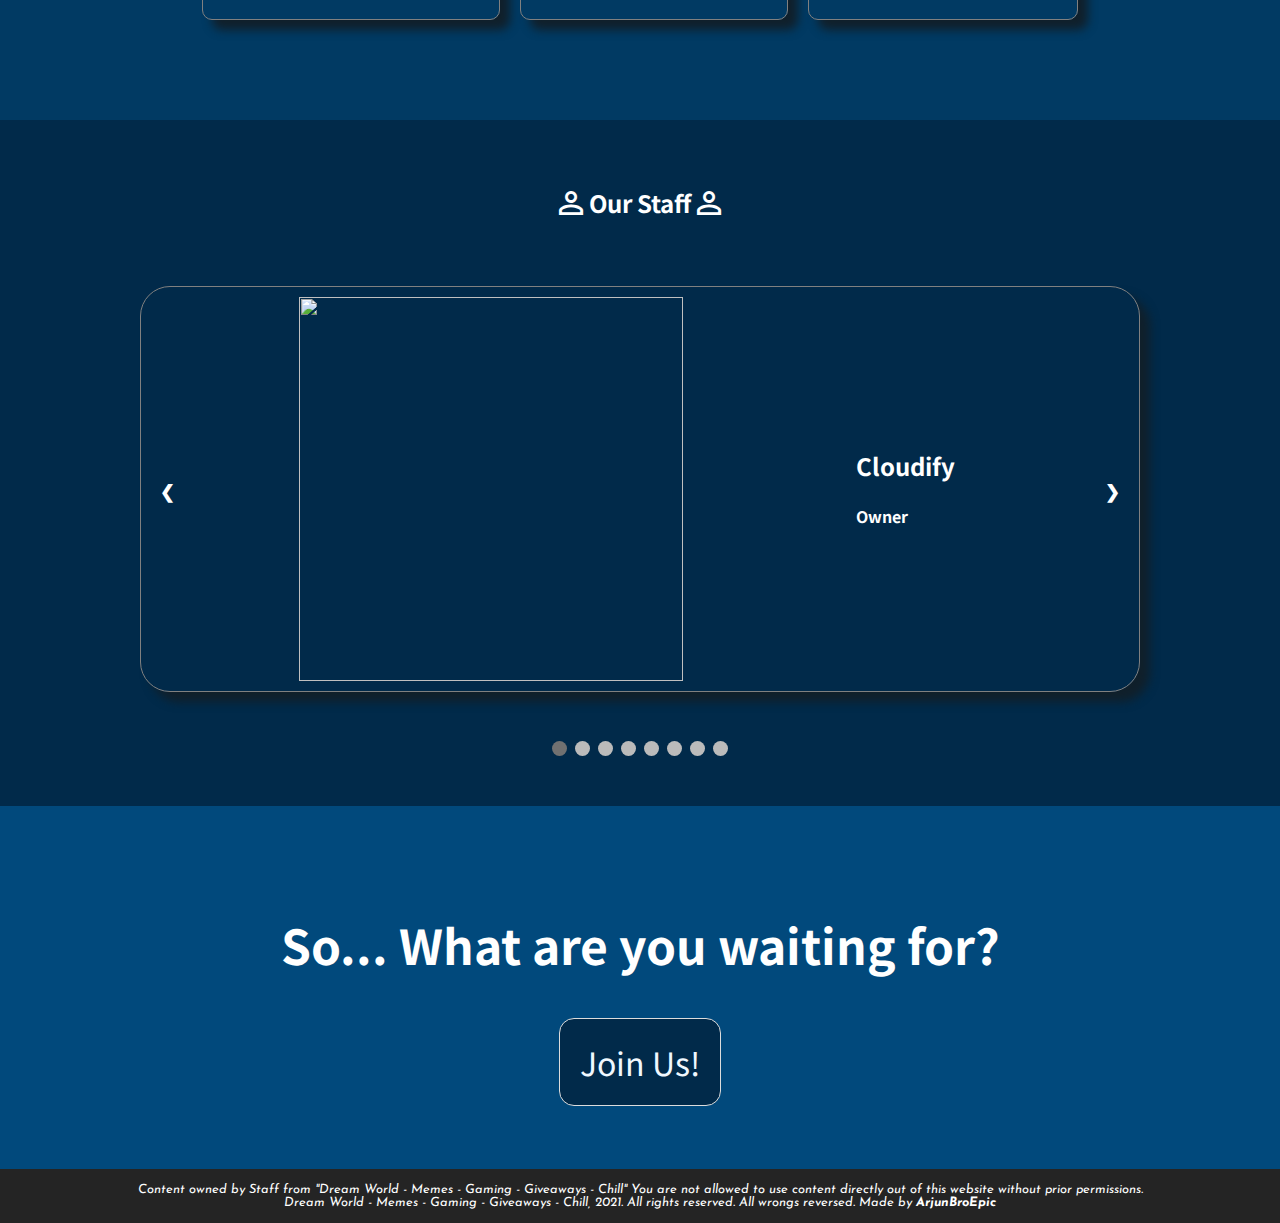
==== commit b1962a66: "gVerify" ====
--- a/index.html
+++ b/index.html
@@ -19,6 +19,7 @@
     <script src="https://vjs.zencdn.net/7.11.4/video.min.js" defer></script>
     <script src="assets/script.js" defer></script>
     <link rel="stylesheet" href="assets/style.css" />
+    <meta name="google-site-verification" content="yd1PsJf4WZWi5WMKsSUL2kcHaNhv6fmBb4hDxbR7dMw" />
   </head>
   <body>
     <header>
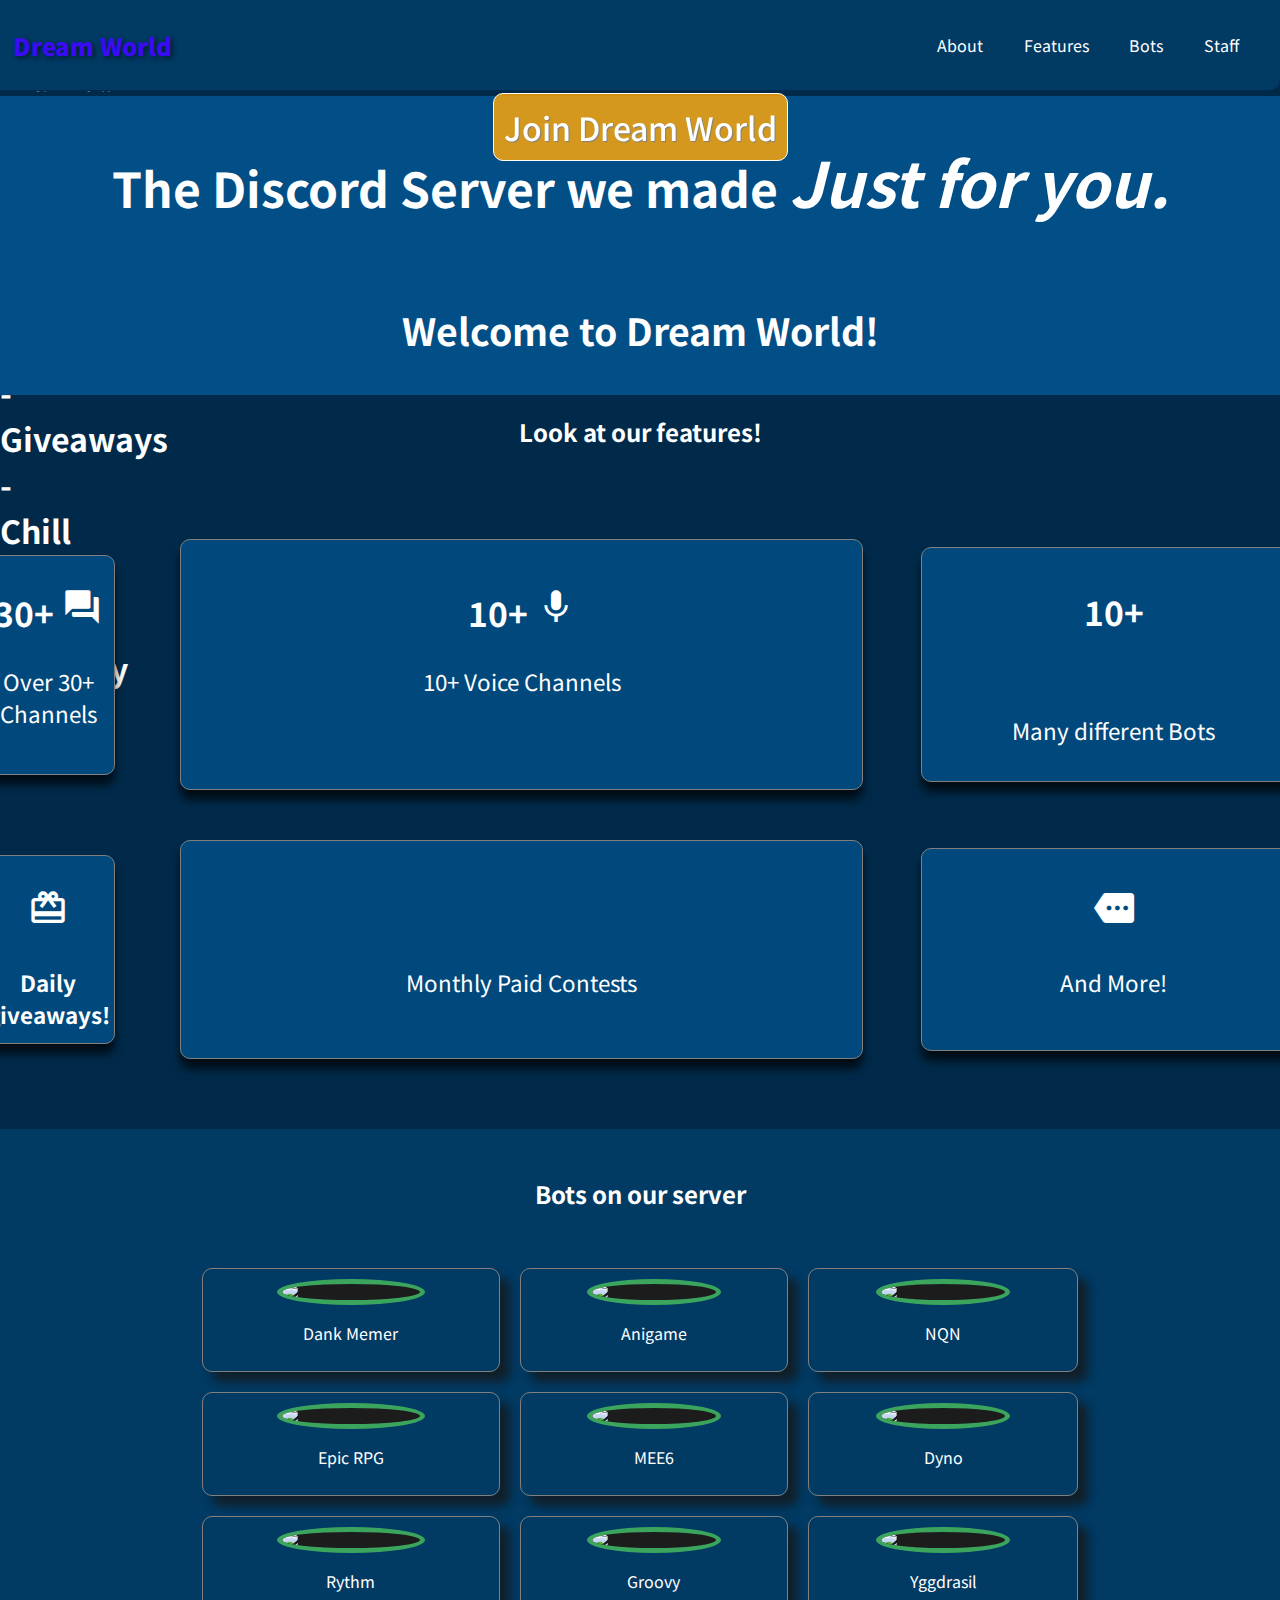
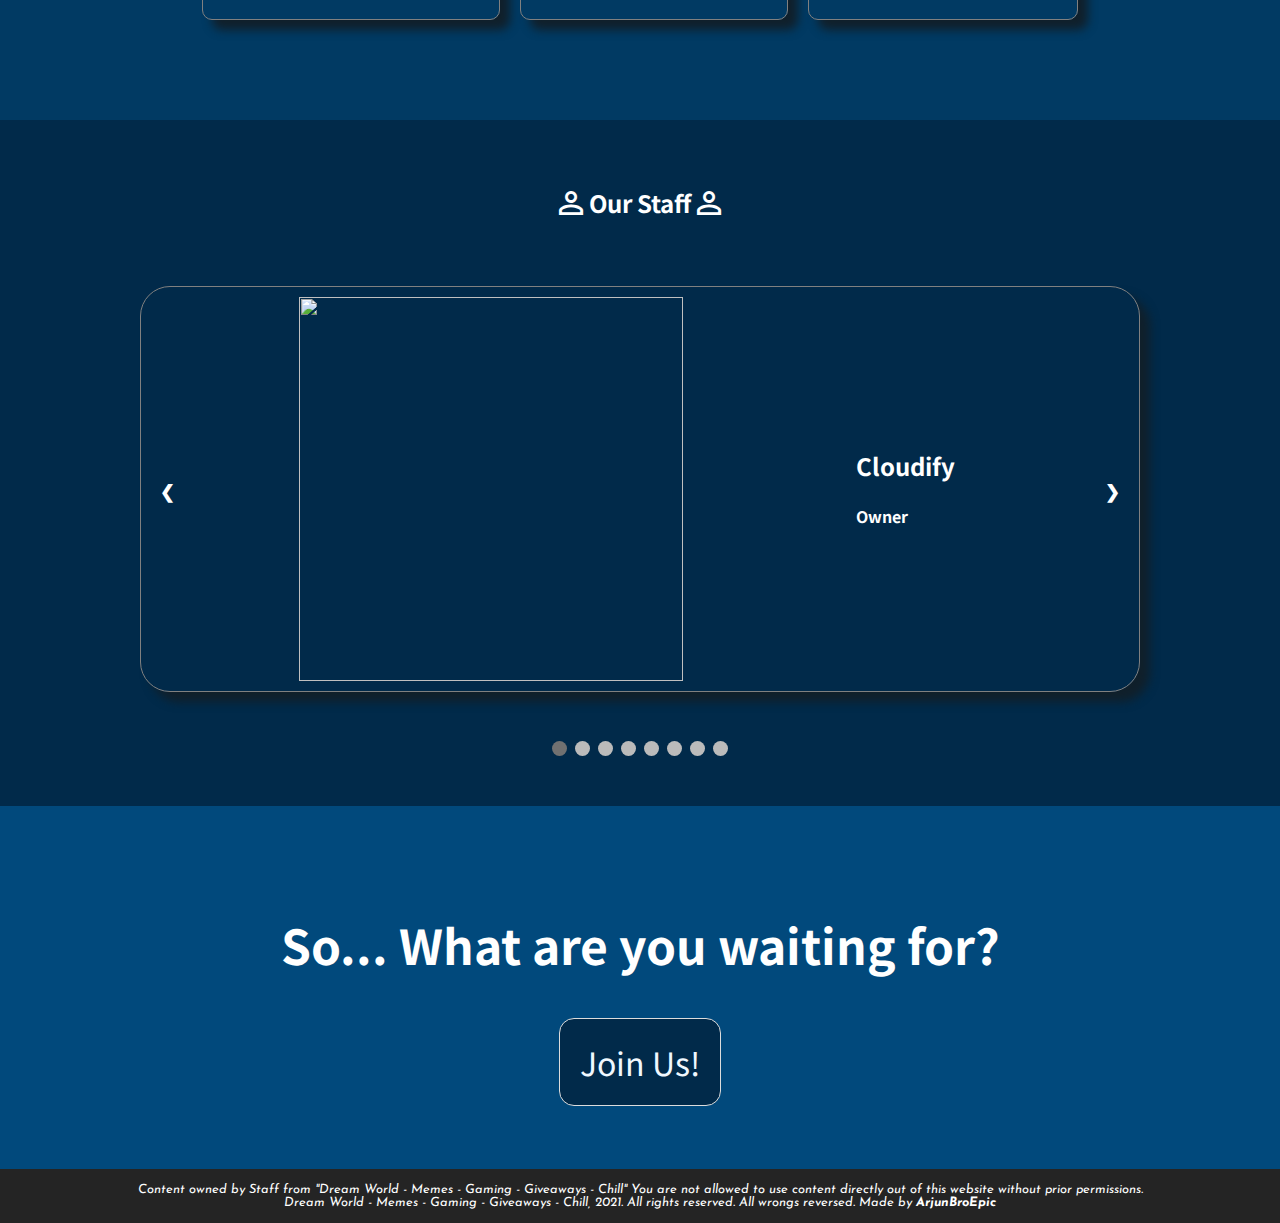
==== commit 35197825: "gVerify" ====
--- a/index.html
+++ b/index.html
@@ -1,6 +1,13 @@
 <!DOCTYPE html>
 <html lang="en">
   <head>
+    <!-- Google Tag Manager -->
+    <script>(function(w,d,s,l,i){w[l]=w[l]||[];w[l].push({'gtm.start':
+    new Date().getTime(),event:'gtm.js'});var f=d.getElementsByTagName(s)[0],
+    j=d.createElement(s),dl=l!='dataLayer'?'&l='+l:'';j.async=true;j.src=
+    'https://www.googletagmanager.com/gtm.js?id='+i+dl;f.parentNode.insertBefore(j,f);
+    })(window,document,'script','dataLayer','GTM-WBDJ5BK');</script>
+  <!-- End Google Tag Manager -->
     <meta charset="UTF-8" />
     <meta http-equiv="X-UA-Compatible" content="IE=edge" />
     <meta name="viewport" content="width=device-width, initial-scale=1.0" />
@@ -22,6 +29,10 @@
     <meta name="google-site-verification" content="yd1PsJf4WZWi5WMKsSUL2kcHaNhv6fmBb4hDxbR7dMw" />
   </head>
   <body>
+    <!-- Google Tag Manager (noscript) -->
+    <noscript><iframe src="https://www.googletagmanager.com/ns.html?id=GTM-WBDJ5BK"
+     height="0" width="0" style="display:none;visibility:hidden"></iframe></noscript>
+     <!-- End Google Tag Manager (noscript) -->
     <header>
       <nav class="navbar">
         <div class="logo"> <a href="#"><img src="https://cdn.discordapp.com/icons/794868856028004383/a_892c7868596b5e6d7010c5783b9e6e53.gif?size=128" alt="" srcset=""></a>  <h2 style="padding: 0 1vw;">Dream World</h2> </div>
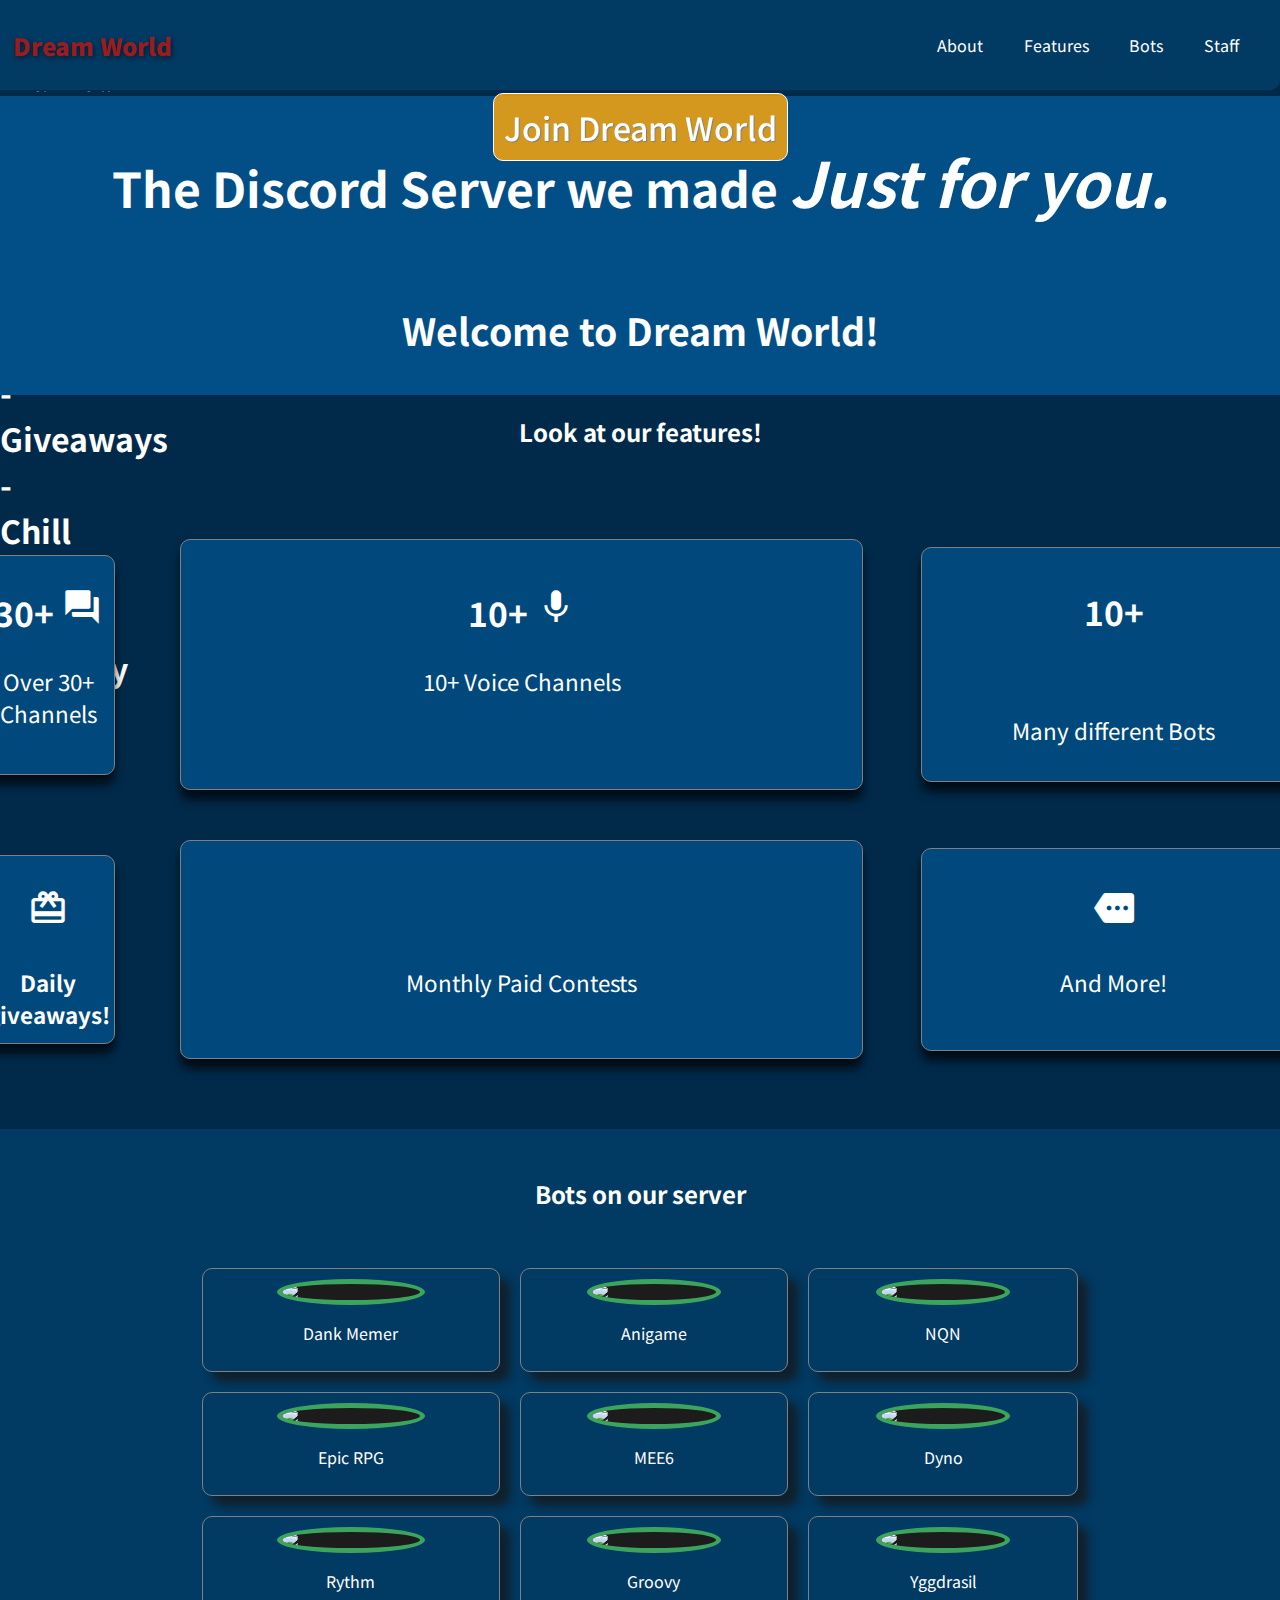
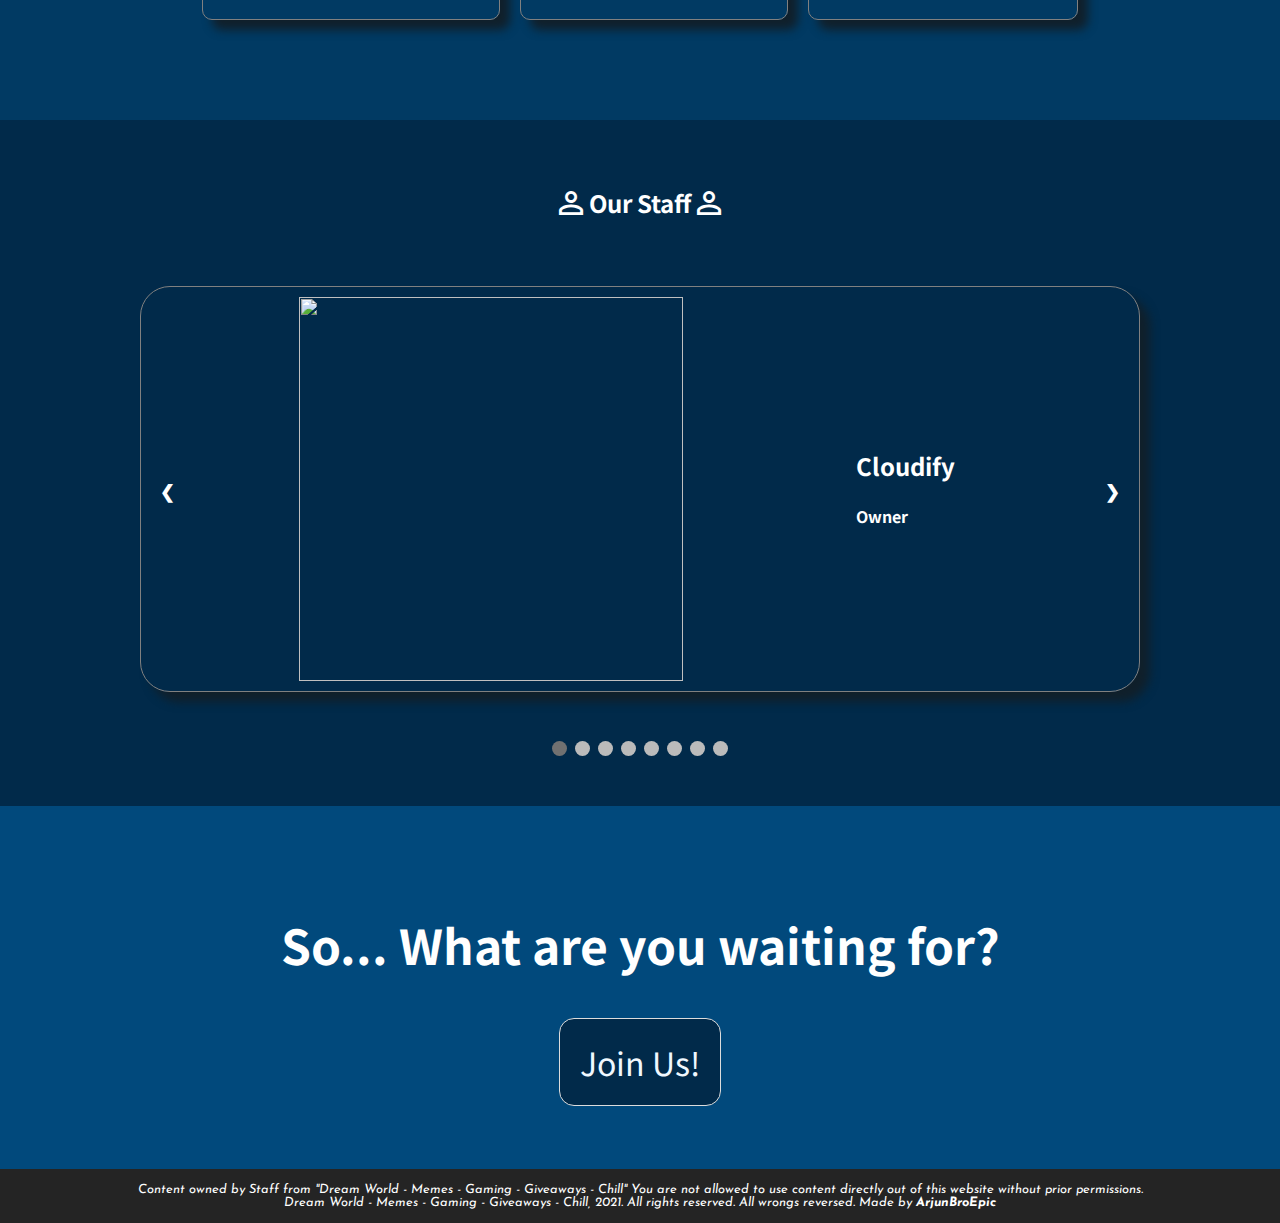
==== commit 02d5fd17: "Added Hamburger Menu" ====
--- a/index.html
+++ b/index.html
@@ -42,11 +42,16 @@
           <a href="#bots">Bots</a>
           <a href="#mods">Staff</a>
         </div>
+        <div class="hh">
+          <span class="material-icons" onclick="hhc();">
+            menu
+            </span>
         <div class="links-2">
           <a href="#about">About</a>
           <a href="#features">Features</a>
           <a href="#bots">Bots</a>
           <a href="#mods">Staff</a>
+        </div>
         </div>
       </nav>
     </header>
--- a/assets/style.css
+++ b/assets/style.css
@@ -13,6 +13,9 @@
   width: 100%;
   z-index: 99999;
   border-bottom: 1px solid #012a4a;
+}
+.hh {
+  display: none;
 }
 .banner a {
   position: absolute;
@@ -125,7 +128,7 @@
   display: flex;
   justify-content: space-evenly;
   width: 30%;
-  display: none;
+  /* display: none; */
 }
 .links-2 a {
   color: white;
@@ -391,7 +394,38 @@
     overflow: hidden;
     background-position: 10% -0%;
   }
-
+  .hh {
+    display: flex;
+    padding: 10px;
+  }
+  .links-2 {
+    display: none;
+  }
+  .hh span {
+    z-index: 2;
+    -webkit-user-select: none; /* Safari */
+    -moz-user-select: none; /* Firefox */
+    -ms-user-select: none; /* IE10+/Edge */
+    user-select: none; /* Standard */
+  }
+  .hhc {
+    display: flex;
+    position: absolute;
+    left: 0;
+    flex-direction: column;
+    height: 100vh;
+    justify-content: flex-start;
+    padding: 5vh 5vw;
+    background-color: #01497c;
+    transform: translateY(-5vh);
+    -webkit-user-select: none; /* Safari */
+    -moz-user-select: none; /* Firefox */
+    -ms-user-select: none; /* IE10+/Edge */
+    user-select: none; /* Standard */
+  }
+  .links-2 * {
+    padding: 10px;
+  }
   .banner img {
     box-shadow: inset 0 0 15px 5px rgba(0, 0, 0, 0.8);
     width: 130%;
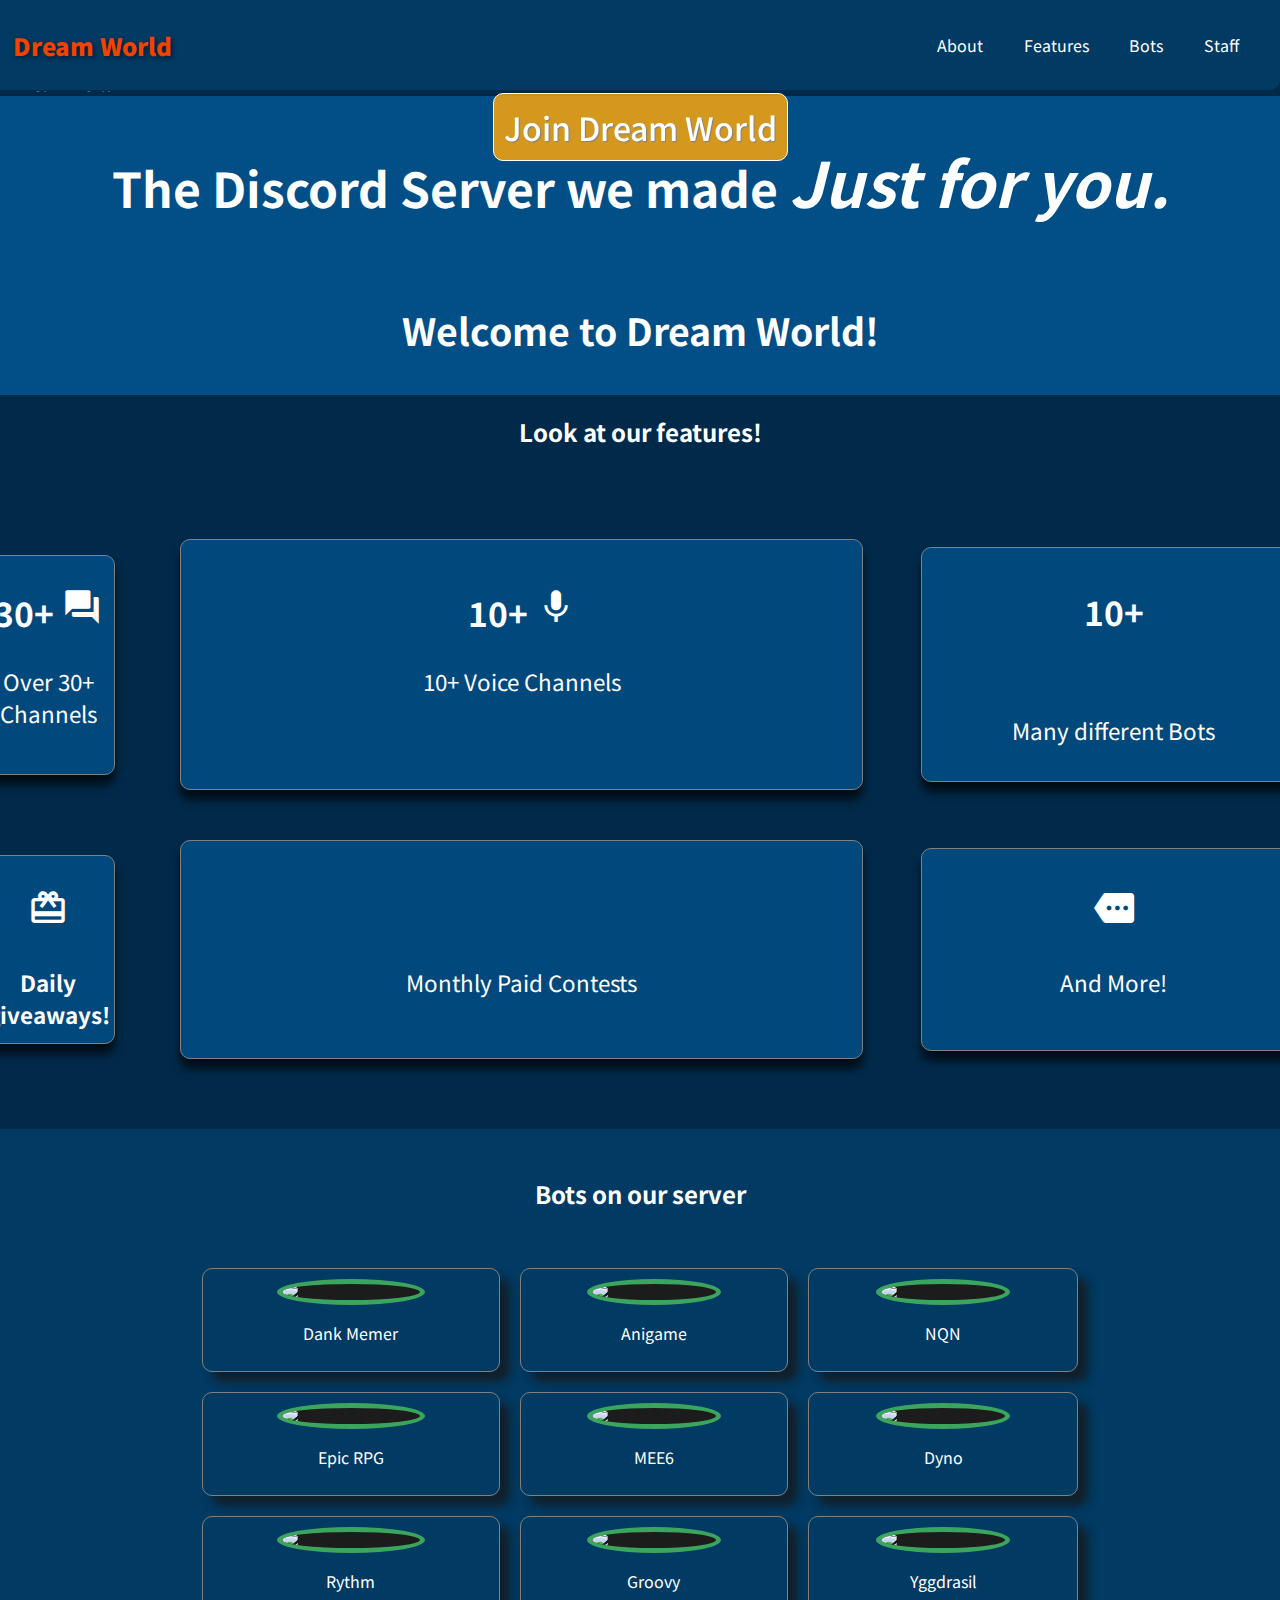
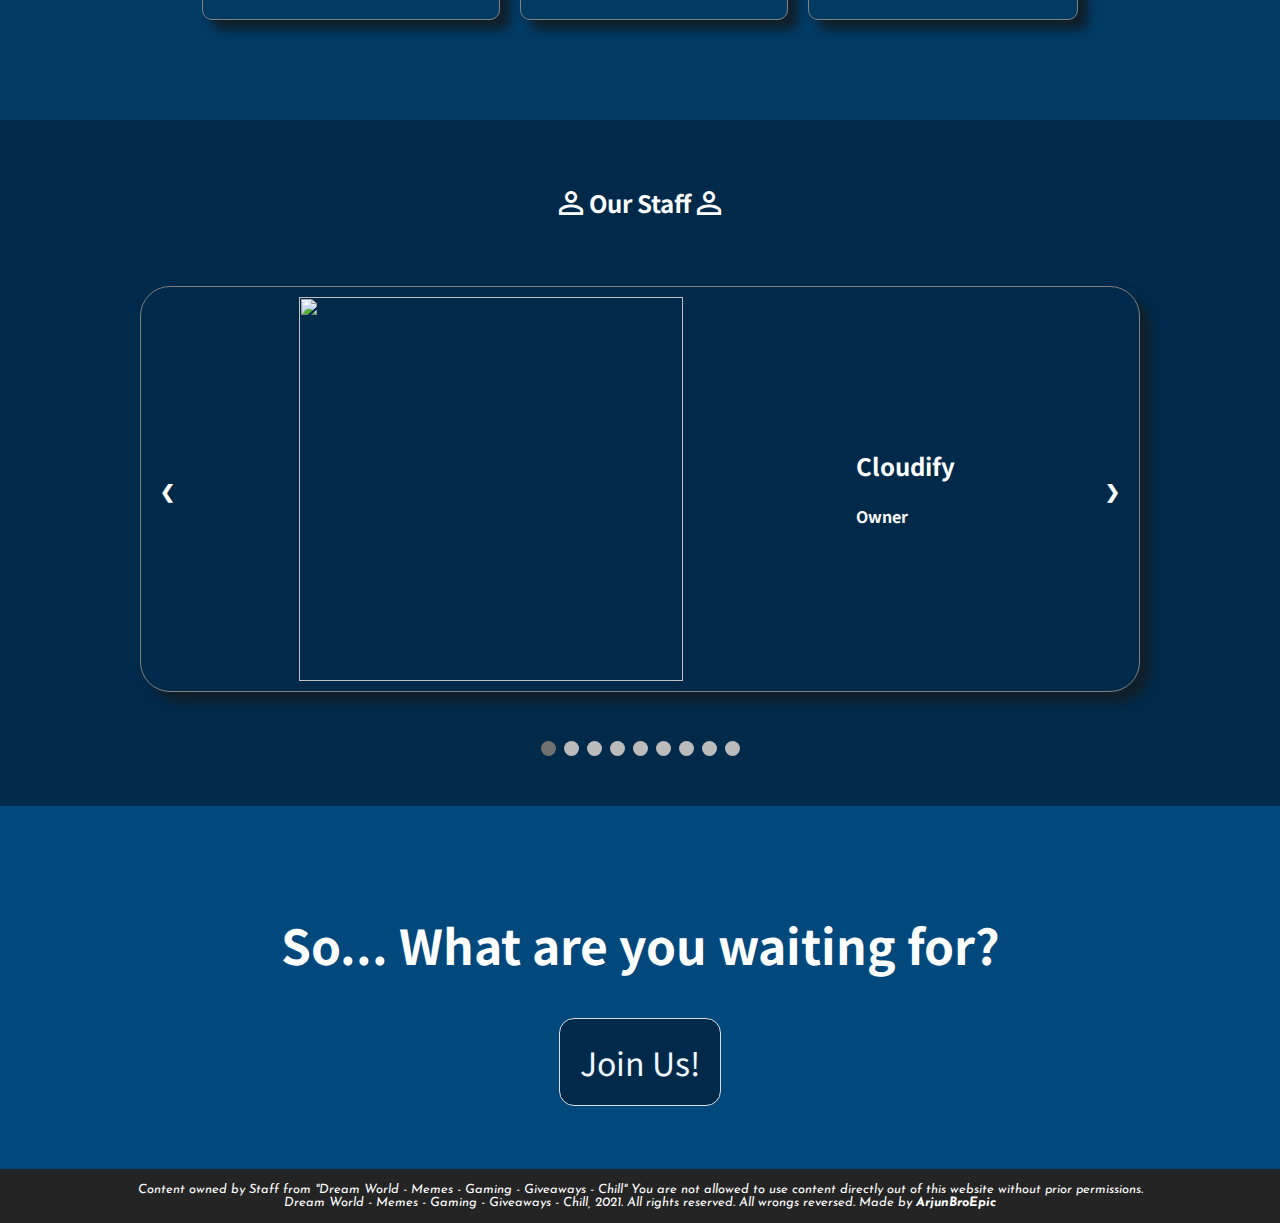
==== commit 970d34bd: "Ah one guy didnt make it sorry i fixed it" ====
--- a/index.html
+++ b/index.html
@@ -155,6 +155,9 @@
             <img src="https://cdn.discordapp.com/avatars/798863253753167902/a_59c714ce27f6c4be2a3f24e8a2538c67.gif?size=1024" alt="" srcset=""> <div class="txc"><h2>Synex </h2> <h4>Moderator</h4></div>
           </div>
           <div class="sdiv">
+            <img src="https://cdn.discordapp.com/avatars/756617472333054083/a_3778082737c0a5f44781a2f6cf32c6c0.gif?size=1024" alt="" srcset=""> <div class="txc"><h2>Yem  </h2> <h4>Moderator</h4></div>
+          </div>
+          <div class="sdiv">
             <img src="https://cdn.discordapp.com/avatars/547786055894433792/f8e15ca46eed360f670b64968540361b.png?size=1024" alt="" srcset=""> <div class="txc"><h2>Daantje</h2> <h4>Trainee</h4></div>
           </div>
           <div class="sdiv">
@@ -172,6 +175,8 @@
           <span class="dot" onclick="currentSlide(6)"></span>
           <span class="dot" onclick="currentSlide(7)"></span>
           <span class="dot" onclick="currentSlide(8)"></span>
+          <span class="dot" onclick="currentSlide(9)"></span>
+
         </div>
       </div>
       <div class="s6">
--- a/assets/style.css
+++ b/assets/style.css
@@ -60,6 +60,7 @@
   width: 0.1px;
   position: absolute;
   z-index: -99999;
+  color: transparent;
 }
 footer {
   font-family: "Josefin Sans", sans-serif;
@@ -390,7 +391,7 @@
     justify-content: center;
     /* background-color: */
     background-image: url(dremwrld.gif);
-    background-size: 1000%;
+    background-size: 1400%;
     overflow: hidden;
     background-position: 10% -0%;
   }
